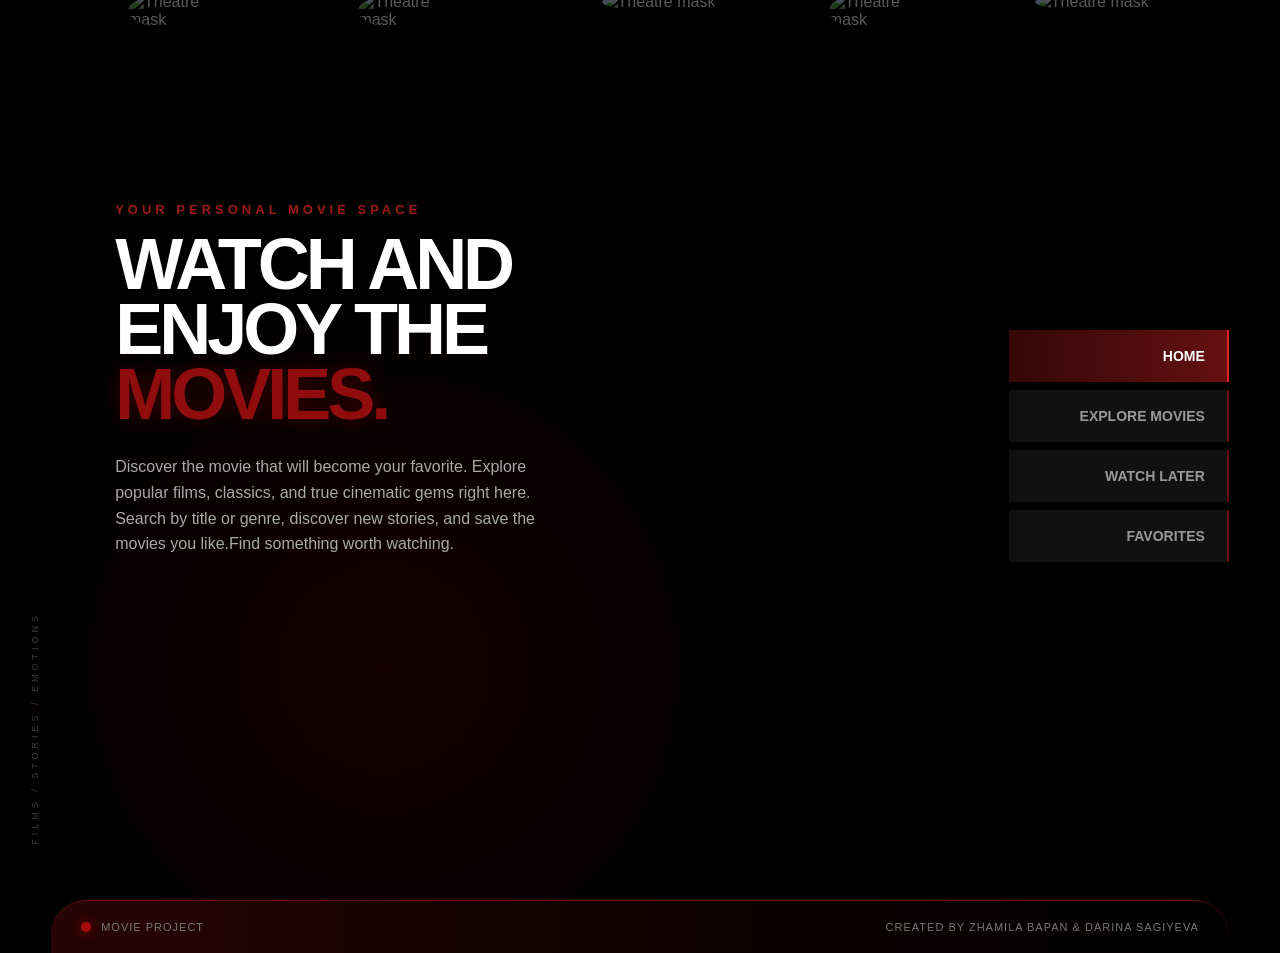
==== index.html @ fb786a7e "First commit" ====
<!-- ------------------------
     HOME PAGE
     Zhamila
------------------------- -->

<!DOCTYPE html>
<html lang="en">

<head>
    <meta charset="UTF-8">
    <meta name="viewport" content="width=device-width, initial-scale=1.0">

    <title>Home | Movie Website</title>

    <link rel="stylesheet" href="css/style.css">
</head>

<body class="home-page">

    <main class="home">

        <!-- MASKS -->

        <img src="images/mask1.png" class="mask mask1" alt="Theatre mask">
        <img src="images/mask2.png" class="mask mask2" alt="Theatre mask">
        <img src="images/mask3.png" class="mask mask3" alt="Theatre mask">
        <img src="images/mask4.png" class="mask mask4" alt="Theatre mask">
        <img src="images/mask5.png" class="mask mask5" alt="Theatre mask">


        <!-- HERO -->

        <section class="hero">

            <p class="hero-small">YOUR PERSONAL MOVIE SPACE</p>

            <h1>
                WATCH AND<br>
                ENJOY THE<br>
                <span>MOVIES.</span>
            </h1>

            <p class="hero-description">
                Discover the movie that will become your favorite. Explore popular films, classics, 
                and true cinematic gems right here. Search by title or genre, discover new stories, 
                and save the movies you like.Find something worth watching.
            </p>

        </section>


        <!-- MENU -->

        <nav class="side-menu">

            <a href="index.html" class="active">
                HOME
            </a>

            <a href="catalog.html">
                EXPLORE MOVIES
            </a>

            <a href="watch-later.html">
                WATCH LATER
            </a>

            <a href="favorites.html">
                FAVORITES
            </a>

        </nav>


        <!-- мини текст шетте -->

        <div class="side-text">
            FILMS / STORIES / EMOTIONS
        </div>

    </main>


    <!-- FOOTER -->

    <footer class="site-footer">

        <div class="footer-left">
            <span class="footer-dot"></span>
            <p>MOVIE PROJECT</p>
        </div>

        <p class="footer-right">
            CREATED BY ZHAMILA BAPAN & DARINA SAGIYEVA
        </p>

    </footer>


</body>

</html>
---- css/style.css ----
/* 
   GLOBAL
*/

* {
    box-sizing: border-box;
}

body {
    margin: 0;
    background-color: black;
    font-family: Arial, sans-serif;
    color: white;
}

a {
    text-decoration: none;
    color: white;
}


/* 
   HOME PAGE
*/

.home-page {
    background:
        radial-gradient(
            circle at 30% 70%,
            rgba(120, 0, 0, 0.18),
            transparent 35%
        ),
        black;

    overflow-x: hidden;
}


/* 
   HOME
*/

.home {
    position: relative;

    width: 100%;
    min-height: 100vh;

    overflow: hidden;
}


/* 
   MASKS
*/

.mask {
    position: absolute;

    opacity: 0.35;

    cursor: pointer;

    transition:
        opacity 0.5s ease,
        transform 0.5s ease;

    z-index: 2;
}


.mask:hover {
    opacity: 1;

    transform: translateY(10px) scale(1.04);

    filter:
        drop-shadow(0 0 8px rgba(255,255,255,0.4))
        drop-shadow(0 0 18px rgba(150,0,0,0.5));
}


/* 
   MASK POSITIONS
*/

.mask1 {
    top: -7px;
    left: 10%;
    width: 100px;

    border-radius: 50%;
}

.mask2 {
    top: -7px;
    right: 29%;
    width: 80px;

    border-radius: 50%;
}

.mask3 {
    top: -7px;
    left: 47%;
    width: 120px;

    border-radius: 50%;
}

.mask4 {
    top: -7px;
    left: 28%;
    width: 100px;

    border-radius: 50%;
}

.mask5 {
    top: -7px;
    right: 9%;
    width: 130px;

    border-radius: 50%;
}


/* 
   HERO
*/

.hero {
    position: absolute;

    left: 9%;
    top: 43%;

    transform: translateY(-50%);

    width: 520px;

    z-index: 5;
}


/* мини текст устиинде */

.hero-small {
    margin: 0 0 15px;

    color: #9d1b1b;

    font-size: 13px;
    font-weight: bold;

    letter-spacing: 4px;
}


/* заголовок уотч*/

.hero h1 {
    margin: 0;

    font-size: 72px;
    line-height: 0.9;

    letter-spacing: -4px;

    font-weight: 800;
}


.hero h1 span {
    color: #910d0d;

    text-shadow:
        0 0 20px rgba(150, 0, 0, 0.4);
}


/* опис */

.hero-description {
    width: 440px;

    margin-top: 28px;

    color: #a9a9a9;

    font-size: 16px;
    line-height: 1.6;
}


/* 
   BUTTONS
*/

.hero-buttons {
    display: flex;

    gap: 14px;

    margin-top: 28px;
}


.main-button,
.second-button {
    padding: 13px 22px;

    font-size: 12px;
    font-weight: bold;

    letter-spacing: 1px;

    transition: 0.3s ease;
}


/* red button */

.main-button {
    background-color: #8d0c0c;

    border: 1px solid #8d0c0c;
}


.main-button:hover {
    background-color: #c21414;

    box-shadow:
        0 0 25px rgba(180, 0, 0, 0.4);
}


/* dark button */

.second-button {
    border: 1px solid #444;

    background-color: rgba(15, 15, 15, 0.7);
}


.second-button:hover {
    border-color: #8d0c0c;

    color: #d32a2a;
}


/* 
   SIDE MENU
*/

.side-menu {
    position: absolute;

    right: 4%;
    top: 50%;

    transform: translateY(-50%);

    width: 220px;

    display: flex;
    flex-direction: column;

    z-index: 10;
}


.side-menu a {
    position: relative;

    padding: 18px 22px;

    margin-bottom: 8px;

    background-color: rgba(20, 20, 20, 0.85);

    text-align: right;

    color: #999;

    font-size: 14px;
    font-weight: bold;

    border-right: 2px solid #671010;

    transition: 0.35s ease;
}


.side-menu a:hover {
    padding-right: 30px;

    color: white;

    background-color: #2a0909;

    border-right-color: #d21818;
}


/* current page */

.side-menu .active {
    color: white;

    background:
        linear-gradient(
            90deg,
            #340707,
            #651010
        );

    border-right-color: #e12626;
}


/* 
   SMALL SIDE TEXT
*/

.side-text {
    position: absolute;

    left: 30px;
    bottom: 55px;

    writing-mode: vertical-rl;

    transform: rotate(180deg);

    color: #3f3f3f;

    font-size: 9px;

    letter-spacing: 4px;
}


/* 
   FOOTER
*/

footer {
    width: 92%;

    margin: 0 auto;

    padding: 20px 30px;

    display: flex;
    align-items: center;
    justify-content: space-between;

    background:
        linear-gradient(
            90deg,
            #280505,
            #100101 50%,
            #000000
        );

    border-top: 1px solid #671010;

    border-radius: 35px 35px 0 0;

    color: #777;

    font-size: 11px;

    letter-spacing: 1px;
}


.footer-left {
    display: flex;
    align-items: center;

    gap: 10px;
}


.footer-left p,
.footer-center,
.footer-right {
    margin: 0;
}


.footer-dot {
    width: 10px;
    height: 10px;

    background-color: #a50d0d;

    border-radius: 50%;

    box-shadow:
        0 0 12px rgba(180, 0, 0, 0.7);
}


.footer-center {
    color: #555;
}


.footer-right {
    color: #777;
}


/*
   FAVORITES PAGE
*/


.favorites-page {
    margin: 0;
    background-color: #050000;
    color: white;
    font-family: Arial, sans-serif;
}



/*
   HEADER
*/

.favorites-header {
    height: 70px;

    display: flex;
    align-items: center;
    justify-content: space-between;

    padding: 0 45px;

    background-color: #080000;

    border-bottom: 1px solid #350008;
}


.favorites-logo {
    color: #f20b38;

    font-size: 22px;
    font-weight: bold;
}


.favorites-nav {
    display: flex;
    gap: 38px;
}


.favorites-nav a {
    color: #999;

    text-decoration: none;

    font-size: 15px;
    font-weight: bold;

    transition: 0.3s;
}


.favorites-nav a:hover {
    color: white;
}


.favorites-nav .active {
    color: white;
}


.favorites-login {
    border: none;

    background-color: #e50932;

    color: white;

    padding: 9px 25px;

    border-radius: 20px;

    font-size: 12px;
    font-weight: bold;

    cursor: pointer;
}



/*
   MAIN
*/

.favorites-container {
    width: 77%;

    max-width: 1200px;

    margin: 50px auto;
}


.favorites-title {
    color: #f20b38;

    font-size: 27px;

    margin-bottom: 45px;
}


.favorites-section-title {
    font-size: 18px;

    margin-bottom: 20px;
}



/*
   TABLE
*/

.favorites-table {
    width: 100%;

    border-collapse: collapse;

    margin-bottom: 45px;
}


.favorites-table thead {
    background-color: #260006;
}


.favorites-table th {
    color: #f20b38;

    text-align: left;

    padding: 15px;

    font-size: 14px;
}


.favorites-table td {
    padding: 15px;

    border-bottom: 1px solid #360008;

    font-size: 14px;
}



/*
   ABOUT DEVELOPER
*/

.favorites-about {
    border: 1px solid #e50932;

    border-radius: 10px;

    padding: 25px;

    margin-top: 40px;
    margin-bottom: 45px;

    background-color: #130002;
}


.favorites-about h2 {
    margin-top: 0;

    color: #f20b38;

    font-size: 19px;
}


.favorites-about p {
    margin-bottom: 0;

    line-height: 1.5;

    font-size: 14px;
}



/*
   FORM
*/

.favorites-form-box {
    padding: 28px;

    margin-bottom: 50px;

    border: 1px solid #310008;

    border-radius: 10px;

    background-color: #130002;
}


.favorites-form-box h2 {
    color: #f20b38;

    margin-top: 0;
    margin-bottom: 28px;

    font-size: 19px;
}


.favorites-form-box form {
    display: flex;
    flex-direction: column;
}


.favorites-form-box label {
    margin-top: 12px;
    margin-bottom: 7px;

    font-size: 14px;
}


.favorites-form-box input[type="text"],
.favorites-form-box input[type="email"],
.favorites-form-box select,
.favorites-form-box textarea {

    width: 100%;

    box-sizing: border-box;

    padding: 11px;

    background-color: #080000;

    color: white;

    border: 1px solid #3b0009;

    border-radius: 5px;

    font-family: Arial, sans-serif;
}


.favorites-form-box input[type="color"] {
    width: 48px;
    height: 28px;

    padding: 0;

    background-color: transparent;

    border: none;
}


.favorites-form-box textarea {
    resize: vertical;
}


.favorites-submit {
    width: 100%;

    margin-top: 18px;

    padding: 12px;

    border: none;

    border-radius: 5px;

    background-color: #ed0b38;

    color: white;

    font-weight: bold;

    cursor: pointer;
}


.favorites-submit:hover {
    background-color: #ff1748;
}



/*
   FOOTER
*/

.favorites-footer {
    width: 77%;

    max-width: 1200px;

    margin: 0 auto;

    box-sizing: border-box;

    padding: 30px;

    background-color: #190003;

    border-top: 1px solid #e50932;

    border-radius: 12px 12px 0 0;

    color: #888;

    font-size: 12px;

    letter-spacing: 1px;
}



/*
   SMALL SCREEN
*/

@media (max-width: 800px) {

    .favorites-header {
        padding: 0 20px;
    }

    .favorites-nav {
        gap: 15px;
    }

    .favorites-container {
        width: 90%;
    }

    .favorites-footer {
        width: 90%;
    }

}

/* 
   GLOBAL
*/

body {
    margin: 0;
    font-family: Arial, sans-serif;
    background-color: #0a0102;
    color: white;
}

.container {
    max-width: 1100px;
    margin: auto;
    padding: 30px;
}


/* 
   HEADER
*/

#main-header {
    display: flex;
    justify-content: space-between;
    align-items: center;

    padding: 15px 40px;

    background-color: #0d0002;
    border-bottom: 1px solid #2a0005;
}

.logo {
    color: #e5092f;
    font-size: 20px;
    font-weight: bold;
}

.nav-menu a {
    color: #999;
    text-decoration: none;

    margin: 0 15px;

    font-size: 14px;
    font-weight: bold;
}

.nav-menu a:hover,
.nav-menu a.active {
    color: white;
}

.btn-pill {
    background-color: #e5092f;
    color: white;

    border: none;
    border-radius: 20px;

    padding: 7px 20px;
}


/* 
   GENRES
*/

.genre-tags {
    display: flex;
    justify-content: center;

    gap: 30px;

    margin: 30px 0;

    color: #888;

    font-size: 13px;
    font-weight: bold;
}

.active-tag {
    background-color: #e5092f;
    color: white;

    padding: 5px 15px;

    border-radius: 20px;
}


/* 
   MOVIE GRID
*/

.movie-grid {
    display: grid;

    /* кино афишы */
    grid-template-columns: repeat(6, 1fr);

    gap: 15px;

    margin-bottom: 50px;
}


/* 
   MOVIE CARD
*/

.movie-card {
    position: relative;

    background-color: #140204;

    border: 1px solid #700015;
    border-radius: 8px;

    padding: 7px;

    text-align: center;

    transition: 0.3s;
}


/* красное свечение курсормен */

.movie-card:hover {
    border-color: #e5092f;

    box-shadow: 0 0 12px #e5092f;
}


/* 
   MOVIE POSTER
*/

.movie-card img {
    width: 100%;

    /* вытянутый прямоугольник */
    height: 220px;

    object-fit: cover;

    border-radius: 5px;
}


/* 
   MOVIE TEXT
*/

.movie-card h3 {
    margin: 8px 0 3px;

    font-size: 14px;
}

.movie-card p {
    margin: 0 0 5px;

    color: #888;

    font-size: 12px;
}


/* 
   HEART + WATCH LATER
*/

.movie-buttons {
    position: absolute;

    top: 95px;
    left: 50%;

    transform: translateX(-50%);

    display: none;

    gap: 10px;
}


/* кнопки появляются только при наведении */

.movie-card:hover .movie-buttons {
    display: flex;
}


.movie-buttons button {
    width: 38px;
    height: 38px;

    background-color: #0a0102;

    color: white;

    border: 1px solid #e5092f;
    border-radius: 50%;

    font-size: 19px;

    cursor: pointer;
}


.movie-buttons button:hover {
    background-color: #e5092f;
}


/* 
   TITLES
*/

.page-title {
    color: #e5092f;

    font-size: 24px;
}

.section-title {
    font-size: 16px;

    margin-top: 30px;
    margin-bottom: 20px;
}


/* 
   TABLE
*/

.data-table {
    width: 100%;

    border-collapse: collapse;

    margin-bottom: 40px;
}

.data-table th {
    background-color: #210207;

    color: #e5092f;
}

.data-table th,
.data-table td {
    padding: 13px;

    text-align: left;

    border-bottom: 1px solid #2a0005;

    font-size: 14px;
}


/* 
   LISTS
*/

.lists-box {
    display: flex;

    gap: 30px;

    margin-bottom: 40px;
}

.list-column {
    width: 50%;

    background-color: #120103;

    border: 1px solid #2a0005;
    border-radius: 8px;

    padding: 20px;
}

.list-column h2 {
    color: #e5092f;

    font-size: 17px;
}

.list-column li {
    margin-bottom: 7px;
}


/* 
   ABOUT
*/

.author-section {
    display: flex;
    align-items: center;

    gap: 20px;

    padding: 20px;

    margin-bottom: 40px;

    background-color: #140204;

    border: 1px solid #e5092f;
    border-radius: 10px;
}

.author-section h2 {
    color: #e5092f;

    font-size: 18px;
}

.author-section p {
    font-size: 14px;
}

.profile-img {
    width: 100px;
    height: 100px;

    object-fit: cover;

    border-radius: 50%;
}


/* 
   FORM
*/

.form-box {
    background-color: #120103;

    padding: 25px;

    margin-bottom: 40px;

    border: 1px solid #2a0005;
    border-radius: 8px;
}

.form-box h2 {
    color: #e5092f;

    font-size: 18px;
}

#contact-form {
    display: flex;
    flex-direction: column;
}

#contact-form label {
    margin-top: 10px;
    margin-bottom: 5px;

    font-size: 14px;
}

#contact-form input,
#contact-form select,
#contact-form textarea {
    padding: 10px;

    background-color: #0a0102;

    color: white;

    border: 1px solid #2a0005;
    border-radius: 5px;
}

#contact-form input:focus,
#contact-form textarea:focus {
    border-color: #e5092f;

    outline: none;
}

.btn-submit {
    margin-top: 15px;

    padding: 10px;

    background-color: #e5092f;

    color: white;

    border: none;
    border-radius: 5px;
}

/* 
   MASK FOR Cat/Fav/Watch
*/

.page-mask {
    position: fixed;

    top: 55px;
    left: 20px;

    width: 90px;

    opacity: 0.4;
}


/* 
   FOOTER FOR ALL PAGES
*/

.site-footer {
    width: 92%;
    margin: 0 auto;

    padding: 20px 30px;

    display: flex;
    align-items: center;
    justify-content: space-between;

    background: linear-gradient(
        90deg,
        #280505,
        #100101 50%,
        #000000
    );

    border-top: 1px solid #671010;
    border-radius: 35px 35px 0 0;

    color: #777;

    font-size: 11px;
    letter-spacing: 1px;
}

.site-footer .footer-left {
    display: flex;
    align-items: center;
    gap: 10px;
}

.site-footer .footer-left p,
.site-footer .footer-right {
    margin: 0;
}

.site-footer .footer-dot {
    width: 10px;
    height: 10px;

    background-color: #a50d0d;

    border-radius: 50%;

    box-shadow: 0 0 12px rgba(180, 0, 0, 0.7);
}

.site-footer .footer-right {
    color: #777;
}
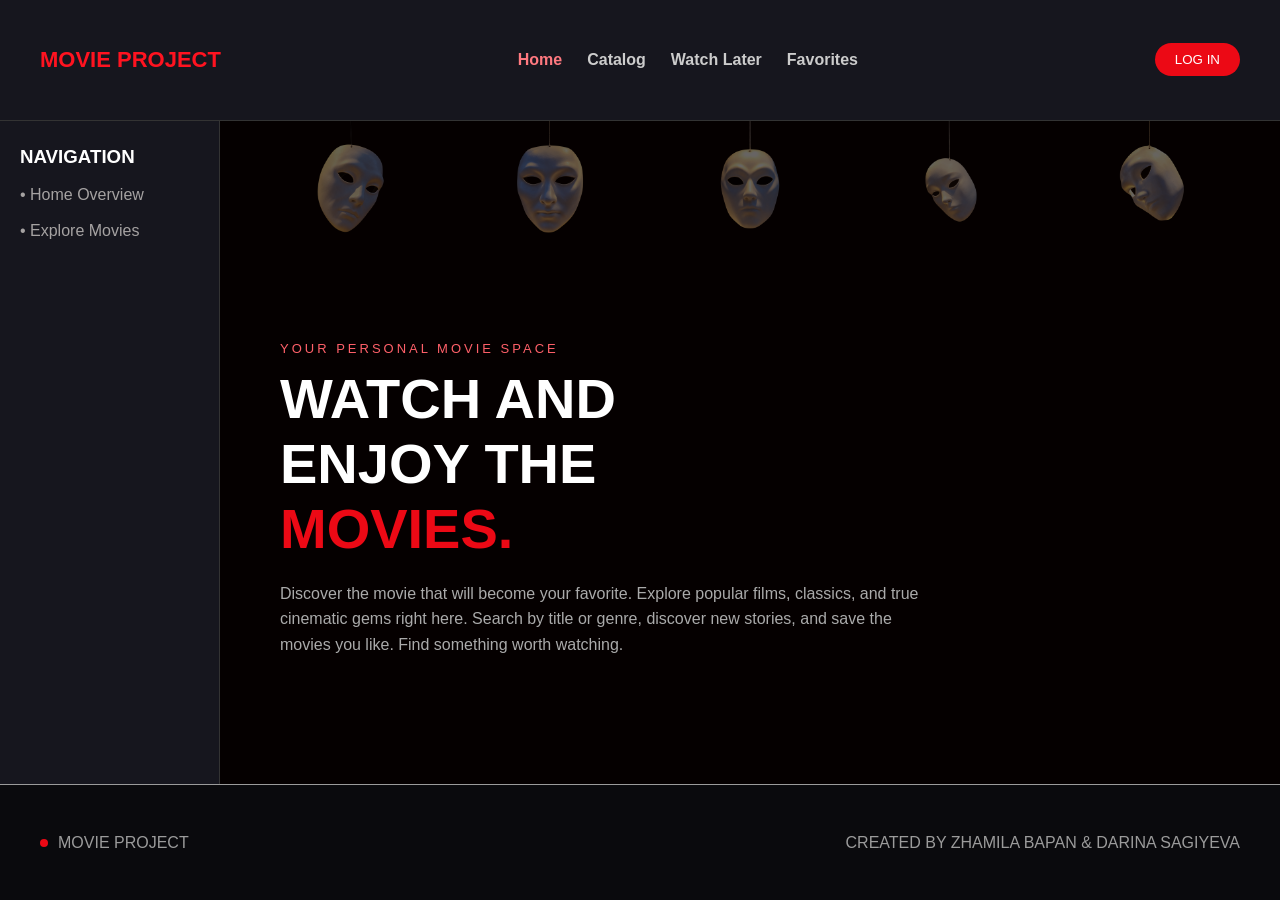
==== commit 1779a110: "Update website for Assignment 2" ====
--- a/index.html
+++ b/index.html
@@ -1,102 +1,70 @@
-<!-- ------------------------
-     HOME PAGE
-     Zhamila
-------------------------- -->
-
 <!DOCTYPE html>
 <html lang="en">
-
 <head>
     <meta charset="UTF-8">
     <meta name="viewport" content="width=device-width, initial-scale=1.0">
-
-    <title>Home | Movie Website</title>
-
+    <title>Home | MOVIE PROJECT</title>
     <link rel="stylesheet" href="css/style.css">
 </head>
+<body class="home-page">
+    <div class="grid-container">
+        <!-- HEADER (FLEXBOX - TASK 1) -->
+        <header id="main-header">
+            <div class="logo">MOVIE PROJECT</div>
+            <nav class="nav-menu">
+                <a href="index.html" class="active">Home</a>
+                <a href="catalog.html">Catalog</a>
+                <a href="watch-later.html">Watch Later</a>
+                <a href="favorites.html">Favorites</a>
+            </nav>
+            <div class="user-action">
+                <button class="btn-pill" type="button">LOG IN</button>
+            </div>
+        </header>
 
-<body class="home-page">
+        <!-- SIDEBAR (GRID AREA - TASK 3) -->
+        <aside class="site-sidebar">
+            <h3>NAVIGATION</h3>
+            <br>
+            <p><a href="index.html" style="color: #a5a2a2; text-decoration: none;">• Home Overview</a></p><br>
+            <p><a href="catalog.html" style="color: #a5a2a2; text-decoration: none;">• Explore Movies</a></p>
+        </aside>
 
-    <main class="home">
+        <!-- MAIN CONTENT (GRID AREA - TASK 3) -->
+        <main class="home-container">
+            <!-- МАСКИ буууу страшшнаа-->
+            <div class="masks-container">
+                <img src="images/mask1.png" class="mask" alt="Theatre mask 1">
+                <img src="images/mask2.png" class="mask" alt="Theatre mask 2">
+                <img src="images/mask3.png" class="mask" alt="Theatre mask 3">
+                <img src="images/mask4.png" class="mask" alt="Theatre mask 4">
+                <img src="images/mask5.png" class="mask" alt="Theatre mask 5">
+            </div>
 
-        <!-- MASKS -->
+            <!-- HERO SECTION -->
+            <section class="hero-content">
+                <p class="hero-subtitle">YOUR PERSONAL MOVIE SPACE</p>
+                <h1 class="hero-title">
+                    WATCH AND<br>
+                    ENJOY THE<br>
+                    <span class="highlight">MOVIES.</span>
+                </h1>
+                <p class="hero-description">
+                    Discover the movie that will become your favorite. Explore popular films, classics, 
+                    and true cinematic gems right here. Search by title or genre, discover new stories, 
+                    and save the movies you like. Find something worth watching.
+                </p>
+            </section>
+        </main>
 
-        <img src="images/mask1.png" class="mask mask1" alt="Theatre mask">
-        <img src="images/mask2.png" class="mask mask2" alt="Theatre mask">
-        <img src="images/mask3.png" class="mask mask3" alt="Theatre mask">
-        <img src="images/mask4.png" class="mask mask4" alt="Theatre mask">
-        <img src="images/mask5.png" class="mask mask5" alt="Theatre mask">
-
-
-        <!-- HERO -->
-
-        <section class="hero">
-
-            <p class="hero-small">YOUR PERSONAL MOVIE SPACE</p>
-
-            <h1>
-                WATCH AND<br>
-                ENJOY THE<br>
-                <span>MOVIES.</span>
-            </h1>
-
-            <p class="hero-description">
-                Discover the movie that will become your favorite. Explore popular films, classics, 
-                and true cinematic gems right here. Search by title or genre, discover new stories, 
-                and save the movies you like.Find something worth watching.
-            </p>
-
-        </section>
-
-
-        <!-- MENU -->
-
-        <nav class="side-menu">
-
-            <a href="index.html" class="active">
-                HOME
-            </a>
-
-            <a href="catalog.html">
-                EXPLORE MOVIES
-            </a>
-
-            <a href="watch-later.html">
-                WATCH LATER
-            </a>
-
-            <a href="favorites.html">
-                FAVORITES
-            </a>
-
-        </nav>
-
-
-        <!-- мини текст шетте -->
-
-        <div class="side-text">
-            FILMS / STORIES / EMOTIONS
-        </div>
-
-    </main>
-
-
-    <!-- FOOTER -->
-
-    <footer class="site-footer">
-
-        <div class="footer-left">
-            <span class="footer-dot"></span>
-            <p>MOVIE PROJECT</p>
-        </div>
-
-        <p class="footer-right">
-            CREATED BY ZHAMILA BAPAN & DARINA SAGIYEVA
-        </p>
-
-    </footer>
-
-
+        <!-- FOOTER (GRID AREA - TASK 3) -->
+        <footer class="site-footer">
+            <div class="footer-left">
+                <span class="footer-dot"></span>
+                <p>MOVIE PROJECT</p>
+            </div>
+            <p class="footer-right">CREATED BY ZHAMILA BAPAN & DARINA SAGIYEVA</p>
+        </footer>
+    </div>
 </body>
-
 </html>
--- a/css/style.css
+++ b/css/style.css
@@ -1,1254 +1,613 @@
-/* 
-   GLOBAL
-*/
-
 * {
+    margin: 0;
+    padding: 0;
     box-sizing: border-box;
 }
 
 body {
-    margin: 0;
-    background-color: black;
     font-family: Arial, sans-serif;
+    background-color: #0f0f14;
     color: white;
 }
 
 a {
+    color: white;
     text-decoration: none;
+}
+
+
+/* 
+   GRID
+ */
+
+.grid-container {
+    min-height: 100vh;
+
+    display: grid;
+
+    grid-template-columns: 220px 1fr;
+
+    grid-template-areas:
+        "header header"
+        "sidebar main"
+        "footer footer";
+}
+
+#main-header,
+.navbar {
+    grid-area: header;
+}
+
+.site-sidebar {
+    grid-area: sidebar;
+}
+
+.container,
+.favorites-container,
+.home-container {
+    grid-area: main;
+}
+
+.site-footer {
+    grid-area: footer;
+}
+
+
+/* 
+   ХЕАДЕР
+ */
+
+#main-header,
+.navbar {
+    display: flex;
+    justify-content: space-between;
+    align-items: center;
+
+    background-color: #16161e;
+
+    padding: 15px 40px;
+
+    border-bottom: 1px solid #333;
+}
+
+.logo {
+    color: #ff1320;
+    font-size: 22px;
+    font-weight: bold;
+}
+
+.nav-menu,
+.nav-links {
+    display: flex;
+    gap: 25px;
+}
+
+.nav-menu a,
+.nav-links a {
+    color: #ccc;
+    font-weight: bold;
+}
+
+.nav-menu a:hover,
+.nav-links a:hover,
+.nav-menu .active,
+.nav-links .active {
+    color: #ff7980;
+}
+
+.user-action {
+    display: flex;
+    align-items: center;
+    gap: 10px;
+}
+
+.header-mask {
+    width: 30px;
+}
+
+.btn-pill,
+.login-btn {
+    background-color: #ec0915;
     color: white;
-}
-
-
-/* 
-   HOME PAGE
-*/
+
+    border: none;
+
+    padding: 9px 20px;
+
+    border-radius: 20px;
+
+    cursor: pointer;
+}
+
+
+/* 
+   SIDEBAR
+ */
+
+.site-sidebar {
+    background-color: #16161e;
+
+    padding: 25px 20px;
+
+    border-right: 1px solid #333;
+}
+
+
+/* 
+   MAIN
+ */
+
+.container,
+.favorites-container,
+.home-container {
+    padding: 30px;
+}
+
+
+/* 
+   HOME пэйдж
+ */
 
 .home-page {
-    background:
-        radial-gradient(
-            circle at 30% 70%,
-            rgba(120, 0, 0, 0.18),
-            transparent 35%
-        ),
-        black;
-
-    overflow-x: hidden;
-}
-
-
-/* 
-   HOME
-*/
-
-.home {
-    position: relative;
-
-    width: 100%;
-    min-height: 100vh;
-
-    overflow: hidden;
-}
-
-
-/* 
-   MASKS
-*/
+    background-color: #050000;
+}
+
+.masks-container {
+    display: flex;
+    justify-content: space-around;
+    align-items: center;
+
+    margin-top: -30px;
+    margin-bottom: 100px;
+
+
+}
 
 .mask {
-    position: absolute;
-
-    opacity: 0.35;
-
-    cursor: pointer;
-
-    transition:
-        opacity 0.5s ease,
-        transform 0.5s ease;
-
-    z-index: 2;
-}
-
+    width: 90px;
+    opacity: 0.4;
+}
 
 .mask:hover {
     opacity: 1;
-
-    transform: translateY(10px) scale(1.04);
-
-    filter:
-        drop-shadow(0 0 8px rgba(255,255,255,0.4))
-        drop-shadow(0 0 18px rgba(150,0,0,0.5));
-}
-
-
-/* 
-   MASK POSITIONS
-*/
-
-.mask1 {
-    top: -7px;
-    left: 10%;
-    width: 100px;
-
-    border-radius: 50%;
-}
-
-.mask2 {
-    top: -7px;
-    right: 29%;
-    width: 80px;
-
-    border-radius: 50%;
-}
-
-.mask3 {
-    top: -7px;
-    left: 47%;
-    width: 120px;
-
-    border-radius: 50%;
-}
-
-.mask4 {
-    top: -7px;
-    left: 28%;
-    width: 100px;
-
-    border-radius: 50%;
-}
-
-.mask5 {
-    top: -7px;
-    right: 9%;
-    width: 130px;
-
-    border-radius: 50%;
-}
-
-
-/* 
-   HERO
-*/
-
-.hero {
+}
+
+.hero-content {
+    max-width: 650px;
+
+    margin-bottom: 40px;
+    margin-left: 30px;
+}
+
+.hero-subtitle {
+    color: #ff6069;
+
+    font-size: 13px;
+
+    letter-spacing: 3px;
+
+    margin-bottom: 10px;
+}
+
+.hero-title {
+    font-size: 56px;
+
+    margin-bottom: 20px;
+}
+
+.highlight {
+    color: #ec0915;
+}
+
+.hero-description {
+    color: #aaa;
+
+    line-height: 1.6;
+}
+
+
+/* 
+   TITLдер
+ */
+
+.catalog-section {
+    margin-bottom: 40px;
+}
+
+.section-title,
+.favorites-section-title {
+    color: #f80916;
+
+    font-size: 20px;
+
+    margin-bottom: 20px;
+}
+
+
+/* 
+   GENRE TAGS
+ */
+
+.genre-tags {
+    display: flex;
+    flex-wrap: wrap;
+
+    gap: 10px;
+
+    margin-bottom: 25px;
+}
+
+.tag {
+    color: #aaa;
+
+    padding: 6px 12px;
+
+    border-radius: 15px;
+
+    cursor: pointer;
+}
+
+.tag:hover,
+.active-tag {
+    background-color: #ec0915;
+    color: white;
+}
+
+
+/* 
+   MOVIE CARDS
+ */
+
+.cards-flex-container {
+    display: flex;
+    flex-wrap: wrap;
+
+    gap: 20px;
+}
+
+.movie-card {
+    width: 200px;
+
+    background-color: #1c1c24;
+
+    border: 1px solid #333;
+    border-radius: 10px;
+
+    padding: 15px;
+}
+
+.movie-card:hover {
+    transform: translateY(-5px);
+}
+
+.movie-card img {
+    width: 100%;
+    height: 250px;
+
+    object-fit: cover;
+
+    border-radius: 8px;
+}
+
+.movie-card h3 {
+    font-size: 16px;
+
+    margin-top: 10px;
+}
+
+.movie-card p {
+    color: #888;
+
+    font-size: 13px;
+
+    margin-top: 5px;
+}
+
+.movie-buttons {
+    display: flex;
+
+    gap: 10px;
+
+    margin-top: 15px;
+}
+
+.movie-buttons button {
+    background-color: #2a2a35;
+    color: white;
+
+    border: none;
+
+    padding: 8px;
+
+    flex: 1;
+
+    cursor: pointer;
+}
+
+.movie-buttons button:hover {
+    background-color: #ec0915;
+}
+
+
+/* 
+   ГАЛЛЕРИ
+ */
+
+.gallery-section {
+    margin: 40px 0;
+}
+
+.image-gallery {
+    display: grid;
+
+    grid-template-columns: repeat(3, 1fr);
+
+    gap: 20px;
+
+    margin-top: 20px;
+}
+
+.gallery-item {
+    position: relative;
+
+    height: 200px;
+
+    overflow: hidden;
+
+    border-radius: 8px;
+}
+
+.gallery-item img {
+    width: 100%;
+    height: 100%;
+
+    object-fit: cover;
+}
+
+.gallery-overlay {
     position: absolute;
 
-    left: 9%;
-    top: 43%;
-
-    transform: translateY(-50%);
-
-    width: 520px;
-
-    z-index: 5;
-}
-
-
-/* мини текст устиинде */
-
-.hero-small {
-    margin: 0 0 15px;
-
-    color: #9d1b1b;
-
-    font-size: 13px;
-    font-weight: bold;
-
-    letter-spacing: 4px;
-}
-
-
-/* заголовок уотч*/
-
-.hero h1 {
-    margin: 0;
-
-    font-size: 72px;
-    line-height: 0.9;
-
-    letter-spacing: -4px;
-
-    font-weight: 800;
-}
-
-
-.hero h1 span {
-    color: #910d0d;
-
-    text-shadow:
-        0 0 20px rgba(150, 0, 0, 0.4);
-}
-
-
-/* опис */
-
-.hero-description {
-    width: 440px;
-
-    margin-top: 28px;
-
-    color: #a9a9a9;
-
-    font-size: 16px;
-    line-height: 1.6;
-}
-
-
-/* 
-   BUTTONS
-*/
-
-.hero-buttons {
-    display: flex;
-
-    gap: 14px;
-
-    margin-top: 28px;
-}
-
-
-.main-button,
-.second-button {
-    padding: 13px 22px;
-
-    font-size: 12px;
-    font-weight: bold;
-
-    letter-spacing: 1px;
-
-    transition: 0.3s ease;
-}
-
-
-/* red button */
-
-.main-button {
-    background-color: #8d0c0c;
-
-    border: 1px solid #8d0c0c;
-}
-
-
-.main-button:hover {
-    background-color: #c21414;
-
-    box-shadow:
-        0 0 25px rgba(180, 0, 0, 0.4);
-}
-
-
-/* dark button */
-
-.second-button {
-    border: 1px solid #444;
-
-    background-color: rgba(15, 15, 15, 0.7);
-}
-
-
-.second-button:hover {
-    border-color: #8d0c0c;
-
-    color: #d32a2a;
-}
-
-
-/* 
-   SIDE MENU
-*/
-
-.side-menu {
-    position: absolute;
-
-    right: 4%;
-    top: 50%;
-
-    transform: translateY(-50%);
-
-    width: 220px;
-
-    display: flex;
-    flex-direction: column;
-
-    z-index: 10;
-}
-
-
-.side-menu a {
-    position: relative;
-
-    padding: 18px 22px;
-
-    margin-bottom: 8px;
-
-    background-color: rgba(20, 20, 20, 0.85);
-
-    text-align: right;
-
-    color: #999;
-
-    font-size: 14px;
-    font-weight: bold;
-
-    border-right: 2px solid #671010;
-
-    transition: 0.35s ease;
-}
-
-
-.side-menu a:hover {
-    padding-right: 30px;
-
-    color: white;
-
-    background-color: #2a0909;
-
-    border-right-color: #d21818;
-}
-
-
-/* current page */
-
-.side-menu .active {
-    color: white;
-
-    background:
-        linear-gradient(
-            90deg,
-            #340707,
-            #651010
-        );
-
-    border-right-color: #e12626;
-}
-
-
-/* 
-   SMALL SIDE TEXT
-*/
-
-.side-text {
-    position: absolute;
-
-    left: 30px;
-    bottom: 55px;
-
-    writing-mode: vertical-rl;
-
-    transform: rotate(180deg);
-
-    color: #3f3f3f;
-
-    font-size: 9px;
-
-    letter-spacing: 4px;
-}
-
-
-/* 
-   FOOTER
-*/
-
-footer {
-    width: 92%;
-
-    margin: 0 auto;
-
-    padding: 20px 30px;
-
-    display: flex;
-    align-items: center;
-    justify-content: space-between;
-
-    background:
-        linear-gradient(
-            90deg,
-            #280505,
-            #100101 50%,
-            #000000
-        );
-
-    border-top: 1px solid #671010;
-
-    border-radius: 35px 35px 0 0;
-
-    color: #777;
-
-    font-size: 11px;
-
-    letter-spacing: 1px;
-}
-
-
-.footer-left {
-    display: flex;
-    align-items: center;
-
-    gap: 10px;
-}
-
-
-.footer-left p,
-.footer-center,
-.footer-right {
-    margin: 0;
-}
-
-
-.footer-dot {
-    width: 10px;
-    height: 10px;
-
-    background-color: #a50d0d;
-
-    border-radius: 50%;
-
-    box-shadow:
-        0 0 12px rgba(180, 0, 0, 0.7);
-}
-
-
-.footer-center {
-    color: #555;
-}
-
-
-.footer-right {
-    color: #777;
-}
-
-
-/*
-   FAVORITES PAGE
-*/
-
-
-.favorites-page {
-    margin: 0;
-    background-color: #050000;
-    color: white;
-    font-family: Arial, sans-serif;
-}
-
-
-
-/*
-   HEADER
-*/
-
-.favorites-header {
-    height: 70px;
-
-    display: flex;
-    align-items: center;
-    justify-content: space-between;
-
-    padding: 0 45px;
-
-    background-color: #080000;
-
-    border-bottom: 1px solid #350008;
-}
-
-
-.favorites-logo {
-    color: #f20b38;
-
-    font-size: 22px;
-    font-weight: bold;
-}
-
-
-.favorites-nav {
-    display: flex;
-    gap: 38px;
-}
-
-
-.favorites-nav a {
-    color: #999;
-
-    text-decoration: none;
-
-    font-size: 15px;
-    font-weight: bold;
-
-    transition: 0.3s;
-}
-
-
-.favorites-nav a:hover {
-    color: white;
-}
-
-
-.favorites-nav .active {
-    color: white;
-}
-
-
-.favorites-login {
-    border: none;
-
-    background-color: #e50932;
-
-    color: white;
-
-    padding: 9px 25px;
-
-    border-radius: 20px;
-
-    font-size: 12px;
-    font-weight: bold;
-
-    cursor: pointer;
-}
-
-
-
-/*
-   MAIN
-*/
-
-.favorites-container {
-    width: 77%;
-
-    max-width: 1200px;
-
-    margin: 50px auto;
-}
-
-
-.favorites-title {
-    color: #f20b38;
-
-    font-size: 27px;
-
-    margin-bottom: 45px;
-}
-
-
-.favorites-section-title {
-    font-size: 18px;
-
-    margin-bottom: 20px;
-}
-
-
-
-/*
-   TABLE
-*/
-
+    bottom: 0;
+
+    width: 100%;
+
+    background-color: #ec0915;
+
+    padding: 10px;
+
+    text-align: center;
+
+    display: none;
+}
+
+.gallery-item:hover .gallery-overlay {
+    display: block;
+}
+
+
+/* 
+   Табел
+ */
+
+.table-section {
+    margin: 40px 0;
+}
+
+.data-table,
 .favorites-table {
     width: 100%;
 
     border-collapse: collapse;
-
-    margin-bottom: 45px;
-}
-
-
-.favorites-table thead {
-    background-color: #260006;
-}
-
-
+}
+
+.data-table th,
 .favorites-table th {
-    color: #f20b38;
+    background-color: #16161e;
+
+    color: #ff7980;
+
+    padding: 12px;
 
     text-align: left;
-
-    padding: 15px;
-
-    font-size: 14px;
-}
-
-
+}
+
+.data-table td,
 .favorites-table td {
-    padding: 15px;
-
-    border-bottom: 1px solid #360008;
-
-    font-size: 14px;
-}
-
-
-
-/*
-   ABOUT DEVELOPER
-*/
-
+    padding: 12px;
+
+    border-bottom: 1px solid #333;
+
+    color: #ddd;
+}
+
+
+/* 
+   ABOUT
+ */
+
+.author-section,
 .favorites-about {
-    border: 1px solid #e50932;
+    background-color: #16161e;
+
+    padding: 20px;
+
+    margin: 30px 0;
+
+    border-left: 4px solid #ec0915;
+}
+
+.author-section h2,
+.favorites-about h2 {
+    color: #ff1320;
+
+    margin-bottom: 10px;
+}
+
+
+/* 
+   FORM
+ */
+
+.form-box,
+.favorites-form-box {
+    max-width: 600px;
+
+    background-color: #16161e;
+
+    padding: 25px;
+
+    margin-top: 30px;
+    margin-left: 200px;
 
     border-radius: 10px;
-
-    padding: 25px;
-
-    margin-top: 40px;
-    margin-bottom: 45px;
-
-    background-color: #130002;
-}
-
-
-.favorites-about h2 {
-    margin-top: 0;
-
-    color: #f20b38;
-
-    font-size: 19px;
-}
-
-
-.favorites-about p {
-    margin-bottom: 0;
-
-    line-height: 1.5;
-
-    font-size: 14px;
-}
-
-
-
-/*
-   FORM
-*/
-
-.favorites-form-box {
-    padding: 28px;
-
-    margin-bottom: 50px;
-
-    border: 1px solid #310008;
-
-    border-radius: 10px;
-
-    background-color: #130002;
-}
-
-
+}
+
+.form-box h2,
 .favorites-form-box h2 {
-    color: #f20b38;
-
-    margin-top: 0;
-    margin-bottom: 28px;
-
-    font-size: 19px;
-}
-
-
-.favorites-form-box form {
-    display: flex;
-    flex-direction: column;
-}
-
-
+    margin-bottom: 15px;
+}
+
+.form-box label,
 .favorites-form-box label {
-    margin-top: 12px;
-    margin-bottom: 7px;
-
-    font-size: 14px;
-}
-
-
-.favorites-form-box input[type="text"],
-.favorites-form-box input[type="email"],
+    display: block;
+
+    margin-top: 15px;
+    margin-bottom: 5px;
+}
+
+.form-box input,
+.form-box select,
+.form-box textarea,
+.favorites-form-box input,
 .favorites-form-box select,
 .favorites-form-box textarea {
-
     width: 100%;
 
-    box-sizing: border-box;
-
-    padding: 11px;
-
-    background-color: #080000;
-
+    padding: 10px;
+
+    background-color: #2a2a35;
     color: white;
 
-    border: 1px solid #3b0009;
+    border: 1px solid #444;
 
     border-radius: 5px;
-
-    font-family: Arial, sans-serif;
-}
-
-
+}
+
+.form-box input[type="color"],
 .favorites-form-box input[type="color"] {
-    width: 48px;
-    height: 28px;
+    width: 50px;
+    height: 35px;
 
     padding: 0;
-
-    background-color: transparent;
-
-    border: none;
-}
-
-
-.favorites-form-box textarea {
-    resize: vertical;
-}
-
-
+}
+
+.btn-submit,
 .favorites-submit {
     width: 100%;
 
-    margin-top: 18px;
+    margin-top: 20px;
 
     padding: 12px;
 
+    background-color: #e50914;
+    color: white;
+
     border: none;
 
-    border-radius: 5px;
-
-    background-color: #ed0b38;
-
-    color: white;
-
-    font-weight: bold;
-
     cursor: pointer;
 }
 
 
-.favorites-submit:hover {
-    background-color: #ff1748;
-}
-
-
-
-/*
-   FOOTER
-*/
-
-.favorites-footer {
-    width: 77%;
-
-    max-width: 1200px;
-
-    margin: 0 auto;
-
-    box-sizing: border-box;
-
-    padding: 30px;
-
-    background-color: #190003;
-
-    border-top: 1px solid #e50932;
-
-    border-radius: 12px 12px 0 0;
-
-    color: #888;
-
-    font-size: 12px;
-
-    letter-spacing: 1px;
-}
-
-
-
-/*
-   SMALL SCREEN
-*/
-
-@media (max-width: 800px) {
-
-    .favorites-header {
-        padding: 0 20px;
-    }
-
-    .favorites-nav {
-        gap: 15px;
-    }
-
-    .favorites-container {
-        width: 90%;
-    }
-
-    .favorites-footer {
-        width: 90%;
-    }
-
-}
-
-/* 
-   GLOBAL
-*/
-
-body {
-    margin: 0;
-    font-family: Arial, sans-serif;
-    background-color: #0a0102;
-    color: white;
-}
-
-.container {
-    max-width: 1100px;
-    margin: auto;
-    padding: 30px;
-}
-
-
-/* 
-   HEADER
-*/
-
-#main-header {
+/* 
+   ФУУТЕР
+ */
+
+.site-footer {
     display: flex;
     justify-content: space-between;
     align-items: center;
 
-    padding: 15px 40px;
-
-    background-color: #0d0002;
-    border-bottom: 1px solid #2a0005;
-}
-
-.logo {
-    color: #e5092f;
-    font-size: 20px;
-    font-weight: bold;
-}
-
-.nav-menu a {
-    color: #999;
-    text-decoration: none;
-
-    margin: 0 15px;
-
-    font-size: 14px;
-    font-weight: bold;
-}
-
-.nav-menu a:hover,
-.nav-menu a.active {
-    color: white;
-}
-
-.btn-pill {
-    background-color: #e5092f;
-    color: white;
-
-    border: none;
-    border-radius: 20px;
-
-    padding: 7px 20px;
-}
-
-
-/* 
-   GENRES
-*/
-
-.genre-tags {
-    display: flex;
-    justify-content: center;
-
-    gap: 30px;
-
-    margin: 30px 0;
-
-    color: #888;
-
-    font-size: 13px;
-    font-weight: bold;
-}
-
-.active-tag {
-    background-color: #e5092f;
-    color: white;
-
-    padding: 5px 15px;
-
-    border-radius: 20px;
-}
-
-
-/* 
-   MOVIE GRID
-*/
-
-.movie-grid {
-    display: grid;
-
-    /* кино афишы */
-    grid-template-columns: repeat(6, 1fr);
-
-    gap: 15px;
-
-    margin-bottom: 50px;
-}
-
-
-/* 
-   MOVIE CARD
-*/
-
-.movie-card {
-    position: relative;
-
-    background-color: #140204;
-
-    border: 1px solid #700015;
-    border-radius: 8px;
-
-    padding: 7px;
-
-    text-align: center;
-
-    transition: 0.3s;
-}
-
-
-/* красное свечение курсормен */
-
-.movie-card:hover {
-    border-color: #e5092f;
-
-    box-shadow: 0 0 12px #e5092f;
-}
-
-
-/* 
-   MOVIE POSTER
-*/
-
-.movie-card img {
-    width: 100%;
-
-    /* вытянутый прямоугольник */
-    height: 220px;
-
-    object-fit: cover;
-
-    border-radius: 5px;
-}
-
-
-/* 
-   MOVIE TEXT
-*/
-
-.movie-card h3 {
-    margin: 8px 0 3px;
-
-    font-size: 14px;
-}
-
-.movie-card p {
-    margin: 0 0 5px;
-
-    color: #888;
-
-    font-size: 12px;
-}
-
-
-/* 
-   HEART + WATCH LATER
-*/
-
-.movie-buttons {
-    position: absolute;
-
-    top: 95px;
-    left: 50%;
-
-    transform: translateX(-50%);
-
-    display: none;
+    background-color: #0a0a0d;
+
+    color: #9b9b9b;
+
+    padding: 20px 40px;
+
+    border-top: 1px solid #9b9b9b;
+}
+
+.footer-left {
+    display: flex;
+    align-items: center;
 
     gap: 10px;
 }
 
-
-/* кнопки появляются только при наведении */
-
-.movie-card:hover .movie-buttons {
-    display: flex;
-}
-
-
-.movie-buttons button {
-    width: 38px;
-    height: 38px;
-
-    background-color: #0a0102;
-
-    color: white;
-
-    border: 1px solid #e5092f;
+.footer-dot {
+    width: 8px;
+    height: 8px;
+
+    background-color: #ec0915;
+
     border-radius: 50%;
-
-    font-size: 19px;
-
-    cursor: pointer;
-}
-
-
-.movie-buttons button:hover {
-    background-color: #e5092f;
-}
-
-
-/* 
-   TITLES
-*/
-
-.page-title {
-    color: #e5092f;
-
-    font-size: 24px;
-}
-
-.section-title {
-    font-size: 16px;
-
-    margin-top: 30px;
-    margin-bottom: 20px;
-}
-
-
-/* 
-   TABLE
-*/
-
-.data-table {
-    width: 100%;
-
-    border-collapse: collapse;
-
-    margin-bottom: 40px;
-}
-
-.data-table th {
-    background-color: #210207;
-
-    color: #e5092f;
-}
-
-.data-table th,
-.data-table td {
-    padding: 13px;
-
-    text-align: left;
-
-    border-bottom: 1px solid #2a0005;
-
-    font-size: 14px;
-}
-
-
-/* 
-   LISTS
-*/
-
-.lists-box {
-    display: flex;
-
-    gap: 30px;
-
-    margin-bottom: 40px;
-}
-
-.list-column {
-    width: 50%;
-
-    background-color: #120103;
-
-    border: 1px solid #2a0005;
-    border-radius: 8px;
-
-    padding: 20px;
-}
-
-.list-column h2 {
-    color: #e5092f;
-
-    font-size: 17px;
-}
-
-.list-column li {
-    margin-bottom: 7px;
-}
-
-
-/* 
-   ABOUT
-*/
-
-.author-section {
-    display: flex;
-    align-items: center;
-
-    gap: 20px;
-
-    padding: 20px;
-
-    margin-bottom: 40px;
-
-    background-color: #140204;
-
-    border: 1px solid #e5092f;
-    border-radius: 10px;
-}
-
-.author-section h2 {
-    color: #e5092f;
-
-    font-size: 18px;
-}
-
-.author-section p {
-    font-size: 14px;
-}
-
-.profile-img {
-    width: 100px;
-    height: 100px;
-
-    object-fit: cover;
-
-    border-radius: 50%;
-}
-
-
-/* 
-   FORM
-*/
-
-.form-box {
-    background-color: #120103;
-
-    padding: 25px;
-
-    margin-bottom: 40px;
-
-    border: 1px solid #2a0005;
-    border-radius: 8px;
-}
-
-.form-box h2 {
-    color: #e5092f;
-
-    font-size: 18px;
-}
-
-#contact-form {
-    display: flex;
-    flex-direction: column;
-}
-
-#contact-form label {
-    margin-top: 10px;
-    margin-bottom: 5px;
-
-    font-size: 14px;
-}
-
-#contact-form input,
-#contact-form select,
-#contact-form textarea {
-    padding: 10px;
-
-    background-color: #0a0102;
-
-    color: white;
-
-    border: 1px solid #2a0005;
-    border-radius: 5px;
-}
-
-#contact-form input:focus,
-#contact-form textarea:focus {
-    border-color: #e5092f;
-
-    outline: none;
-}
-
-.btn-submit {
-    margin-top: 15px;
-
-    padding: 10px;
-
-    background-color: #e5092f;
-
-    color: white;
-
-    border: none;
-    border-radius: 5px;
-}
-
-/* 
-   MASK FOR Cat/Fav/Watch
-*/
-
-.page-mask {
-    position: fixed;
-
-    top: 55px;
-    left: 20px;
-
-    width: 90px;
-
-    opacity: 0.4;
-}
-
-
-/* 
-   FOOTER FOR ALL PAGES
-*/
-
-.site-footer {
-    width: 92%;
-    margin: 0 auto;
-
-    padding: 20px 30px;
-
-    display: flex;
-    align-items: center;
-    justify-content: space-between;
-
-    background: linear-gradient(
-        90deg,
-        #280505,
-        #100101 50%,
-        #000000
-    );
-
-    border-top: 1px solid #671010;
-    border-radius: 35px 35px 0 0;
-
-    color: #777;
-
-    font-size: 11px;
-    letter-spacing: 1px;
-}
-
-.site-footer .footer-left {
-    display: flex;
-    align-items: center;
-    gap: 10px;
-}
-
-.site-footer .footer-left p,
-.site-footer .footer-right {
-    margin: 0;
-}
-
-.site-footer .footer-dot {
-    width: 10px;
-    height: 10px;
-
-    background-color: #a50d0d;
-
-    border-radius: 50%;
-
-    box-shadow: 0 0 12px rgba(180, 0, 0, 0.7);
-}
-
-.site-footer .footer-right {
-    color: #777;
+}
+
+
+/* 
+   TABLET
+ */
+
+@media (max-width: 850px) {
+
+    .grid-container {
+        grid-template-columns: 1fr;
+
+        grid-template-areas:
+            "header"
+            "sidebar"
+            "main"
+            "footer";
+    }
+
+    .image-gallery {
+        grid-template-columns: repeat(2, 1fr);
+    }
+}
+
+
+/* 
+   PHONE
+ */
+
+@media (max-width: 600px) {
+
+    #main-header,
+    .navbar {
+        flex-direction: column;
+
+        gap: 15px;
+    }
+
+    .cards-flex-container {
+        justify-content: center;
+    }
+
+    .movie-card {
+        width: 100%;
+        max-width: 280px;
+    }
+
+    .image-gallery {
+        grid-template-columns: 1fr;
+    }
+
+    .site-footer {
+        flex-direction: column;
+
+        gap: 10px;
+    }
+
+    .hero-title {
+        font-size: 40px;
+    }
 }
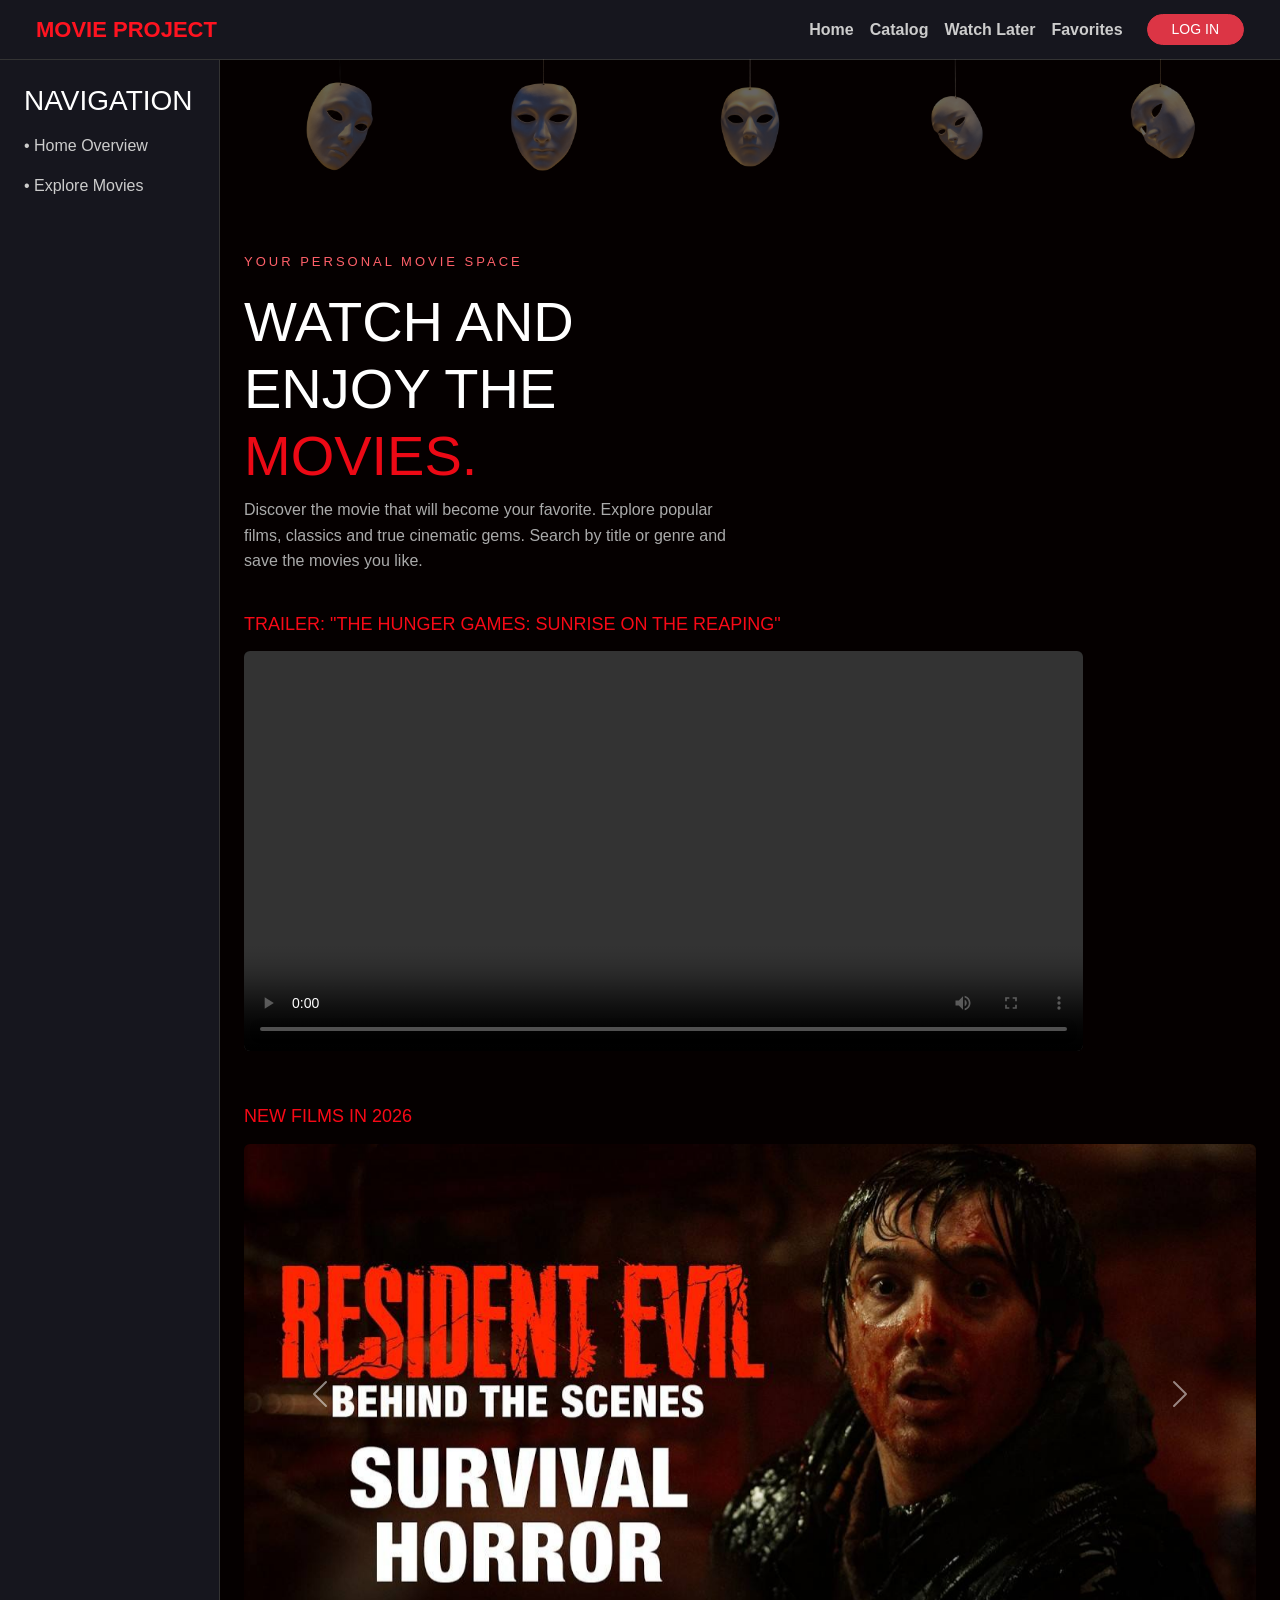
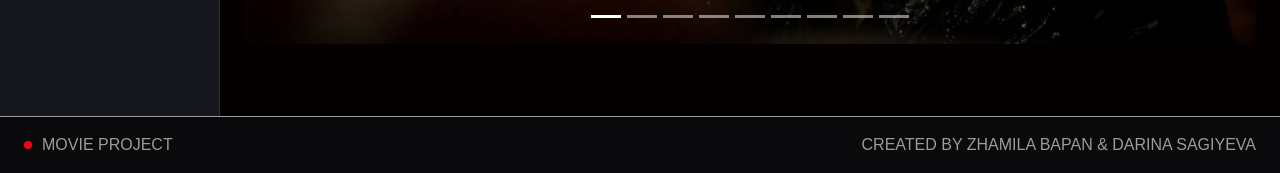
==== commit b0ea56c6: "Complete Assignment 3 responsive design" ====
--- a/index.html
+++ b/index.html
@@ -4,67 +4,156 @@
     <meta charset="UTF-8">
     <meta name="viewport" content="width=device-width, initial-scale=1.0">
     <title>Home | MOVIE PROJECT</title>
+    <link href="https://cdn.jsdelivr.net/npm/bootstrap@5.3.3/dist/css/bootstrap.min.css" rel="stylesheet">
     <link rel="stylesheet" href="css/style.css">
 </head>
+
 <body class="home-page">
-    <div class="grid-container">
-        <!-- HEADER (FLEXBOX - TASK 1) -->
-        <header id="main-header">
-            <div class="logo">MOVIE PROJECT</div>
-            <nav class="nav-menu">
-                <a href="index.html" class="active">Home</a>
-                <a href="catalog.html">Catalog</a>
-                <a href="watch-later.html">Watch Later</a>
-                <a href="favorites.html">Favorites</a>
-            </nav>
-            <div class="user-action">
-                <button class="btn-pill" type="button">LOG IN</button>
-            </div>
-        </header>
+<div class="grid-container">
 
-        <!-- SIDEBAR (GRID AREA - TASK 3) -->
-        <aside class="site-sidebar">
-            <h3>NAVIGATION</h3>
-            <br>
-            <p><a href="index.html" style="color: #a5a2a2; text-decoration: none;">• Home Overview</a></p><br>
-            <p><a href="catalog.html" style="color: #a5a2a2; text-decoration: none;">• Explore Movies</a></p>
-        </aside>
+<nav class="navbar navbar-expand-lg navbar-dark movie-navbar px-3 px-lg-4">
+    <div class="container-fluid">
+        <a class="navbar-brand logo" href="index.html">MOVIE PROJECT</a>
+        <button class="navbar-toggler" type="button" data-bs-toggle="collapse" data-bs-target="#navbarMenu" aria-label="Open navigation">
+            <span class="navbar-toggler-icon"></span>
+        </button>
 
-        <!-- MAIN CONTENT (GRID AREA - TASK 3) -->
-        <main class="home-container">
-            <!-- МАСКИ буууу страшшнаа-->
-            <div class="masks-container">
-                <img src="images/mask1.png" class="mask" alt="Theatre mask 1">
-                <img src="images/mask2.png" class="mask" alt="Theatre mask 2">
-                <img src="images/mask3.png" class="mask" alt="Theatre mask 3">
-                <img src="images/mask4.png" class="mask" alt="Theatre mask 4">
-                <img src="images/mask5.png" class="mask" alt="Theatre mask 5">
+        <div class="collapse navbar-collapse" id="navbarMenu">
+            <ul class="navbar-nav">
+                <li class="nav-item"><a class="nav-link" href="index.html">Home</a></li>
+                <li class="nav-item"><a class="nav-link" href="catalog.html">Catalog</a></li>
+                <li class="nav-item"><a class="nav-link" href="watch-later.html">Watch Later</a></li>
+                <li class="nav-item"><a class="nav-link" href="favorites.html">Favorites</a></li>
+            </ul>
+
+            <button class="btn btn-danger btn-sm rounded-pill px-4 ms-3">
+                LOG IN
+            </button>
+        </div>
+    </div>
+</nav>
+
+<aside class="site-sidebar p-4">
+    <h3>NAVIGATION</h3>
+    <p class="mt-3"><a href="index.html">• Home Overview</a></p>
+    <p class="mt-3"><a href="catalog.html">• Explore Movies</a></p>
+</aside>
+
+<main class="home-container p-3 p-lg-4">
+<div class="container-fluid p-0">
+
+    <div class="masks-container flex-wrap gap-3 mb-5">
+        <img src="images/mask1.png" class="mask" alt="Mask 1">
+        <img src="images/mask2.png" class="mask" alt="Mask 2">
+        <img src="images/mask3.png" class="mask" alt="Mask 3">
+        <img src="images/mask4.png" class="mask" alt="Mask 4">
+        <img src="images/mask5.png" class="mask" alt="Mask 5">
+    </div>
+
+    <section class="row g-4 align-items-center mb-5">
+        <div class="col-12 col-md-12 col-lg-6">
+            <p class="hero-subtitle">YOUR PERSONAL MOVIE SPACE</p>
+
+            <h1 class="hero-title">
+                WATCH AND<br>
+                ENJOY THE<br>
+                <span class="highlight">MOVIES.</span>
+            </h1>
+
+            <p class="hero-description">
+                Discover the movie that will become your favorite.
+                Explore popular films, classics and true cinematic gems.
+                Search by title or genre and save the movies you like.
+            </p>
+        </div>
+
+        <div class="col-12 col-md-12 col-lg-10">
+            <h2 class="section-title mb-3">TRAILER: "THE HUNGER GAMES: SUNRISE ON THE REAPING"</h2>
+
+            <video class="movie-video rounded" controls>
+                <source src="video/THE HUNGER GAMES.mp4" type="video/mp4">
+            </video>
+        </div>
+    </section>
+
+    <section class="mb-5">
+        <h2 class="section-title mb-3">NEW FILMS IN 2026</h2>
+
+        <div id="movieCarousel" class="carousel slide">
+            <div class="carousel-indicators">
+                <button data-bs-target="#movieCarousel" data-bs-slide-to="0" class="active"></button>
+                <button data-bs-target="#movieCarousel" data-bs-slide-to="1"></button>
+                <button data-bs-target="#movieCarousel" data-bs-slide-to="2"></button>
+                <button data-bs-target="#movieCarousel" data-bs-slide-to="3"></button>
+                <button data-bs-target="#movieCarousel" data-bs-slide-to="4"></button>
+                <button data-bs-target="#movieCarousel" data-bs-slide-to="5"></button>
+                <button data-bs-target="#movieCarousel" data-bs-slide-to="6"></button>
+                <button data-bs-target="#movieCarousel" data-bs-slide-to="7"></button>
+                <button data-bs-target="#movieCarousel" data-bs-slide-to="8"></button>
             </div>
 
-            <!-- HERO SECTION -->
-            <section class="hero-content">
-                <p class="hero-subtitle">YOUR PERSONAL MOVIE SPACE</p>
-                <h1 class="hero-title">
-                    WATCH AND<br>
-                    ENJOY THE<br>
-                    <span class="highlight">MOVIES.</span>
-                </h1>
-                <p class="hero-description">
-                    Discover the movie that will become your favorite. Explore popular films, classics, 
-                    and true cinematic gems right here. Search by title or genre, discover new stories, 
-                    and save the movies you like. Find something worth watching.
-                </p>
-            </section>
-        </main>
+            <div class="carousel-inner rounded">
+                <div class="carousel-item active">
+                    <img src="images/Resident Evil.jpg" class="carousel-img" alt="Resident Evil">
+                </div>
 
-        <!-- FOOTER (GRID AREA - TASK 3) -->
-        <footer class="site-footer">
-            <div class="footer-left">
-                <span class="footer-dot"></span>
-                <p>MOVIE PROJECT</p>
+                <div class="carousel-item">
+                    <img src="images/dune III.jpg" class="carousel-img" alt="dune III">
+                </div>
+
+                <div class="carousel-item">
+                    <img src="images/the-batman.jpg" class="carousel-img" alt="the-batman">
+                </div>
+
+                <div class="carousel-item">
+                    <img src="images/Jumanji.jpg" class="carousel-img" alt="Jumanji">
+                </div>
+
+                <div class="carousel-item">
+                    <img src="images/Avengers Final.jpg" class="carousel-img" alt="Avengers Final">
+                </div>
+
+                <div class="carousel-item">
+                    <img src="images/Angry Birds.jpg" class="carousel-img" alt="Angry Birds">
+                </div>
+
+                <div class="carousel-item">
+                    <img src="images/Tom and Jerry.jpg" class="carousel-img" alt="Tom and Jerry">
+                </div>
+
+                <div class="carousel-item">
+                    <img src="images/Avengers Doomsday.jpg" class="carousel-img" alt="Avengers Doomsday">
+                </div>
+
+                <div class="carousel-item">
+                    <img src="images/The Hunger Games.jpg" class="carousel-img" alt="The Hunger Games">
+                </div>
             </div>
-            <p class="footer-right">CREATED BY ZHAMILA BAPAN & DARINA SAGIYEVA</p>
-        </footer>
+
+            <button class="carousel-control-prev" data-bs-target="#movieCarousel" data-bs-slide="prev">
+                <span class="carousel-control-prev-icon"></span>
+            </button>
+
+            <button class="carousel-control-next" data-bs-target="#movieCarousel" data-bs-slide="next">
+                <span class="carousel-control-next-icon"></span>
+            </button>
+        </div>
+    </section>
+
+</div>
+</main>
+
+<footer class="site-footer py-3 px-4">
+    <div class="footer-left">
+        <span class="footer-dot"></span>
+        <p class="mb-0">MOVIE PROJECT</p>
     </div>
+
+    <p class="mb-0">CREATED BY ZHAMILA BAPAN & DARINA SAGIYEVA</p>
+</footer>
+
+</div>
+
+<script src="https://cdn.jsdelivr.net/npm/bootstrap@5.3.3/dist/js/bootstrap.bundle.min.js"></script>
 </body>
 </html>
--- a/css/style.css
+++ b/css/style.css
@@ -15,152 +15,74 @@
     text-decoration: none;
 }
 
-
-/* 
-   GRID
- */
-
+.movie-navbar .container-fluid {
+    display: flex;
+    justify-content: space-between;
+}
+
+.movie-navbar .navbar-collapse {
+    flex-grow: 0;
+}
+
+.movie-navbar .navbar-collapse {
+    align-items: center;
+}
+
+/* GRID */
 .grid-container {
     min-height: 100vh;
-
     display: grid;
-
     grid-template-columns: 220px 1fr;
-
     grid-template-areas:
         "header header"
         "sidebar main"
         "footer footer";
 }
 
-#main-header,
-.navbar {
-    grid-area: header;
-}
-
-.site-sidebar {
-    grid-area: sidebar;
-}
-
-.container,
-.favorites-container,
-.home-container {
-    grid-area: main;
-}
-
-.site-footer {
-    grid-area: footer;
-}
-
-
-/* 
-   ХЕАДЕР
- */
-
-#main-header,
-.navbar {
-    display: flex;
-    justify-content: space-between;
-    align-items: center;
-
-    background-color: #16161e;
-
-    padding: 15px 40px;
-
+.movie-navbar { grid-area: header; }
+.site-sidebar { grid-area: sidebar; }
+.main-content, .home-container, .favorites-container { grid-area: main; }
+.site-footer { grid-area: footer; }
+
+/* NAVBAR */
+.movie-navbar {
+    background-color: #16161e;
     border-bottom: 1px solid #333;
 }
 
-.logo {
-    color: #ff1320;
+.logo, .navbar-brand {
+    color: #ff1320 !important;
     font-size: 22px;
     font-weight: bold;
 }
 
-.nav-menu,
-.nav-links {
-    display: flex;
-    gap: 25px;
-}
-
-.nav-menu a,
-.nav-links a {
+.movie-navbar .nav-link {
     color: #ccc;
     font-weight: bold;
 }
 
-.nav-menu a:hover,
-.nav-links a:hover,
-.nav-menu .active,
-.nav-links .active {
+.movie-navbar .nav-link:hover,
+.movie-navbar .nav-link.active {
     color: #ff7980;
 }
 
-.user-action {
-    display: flex;
-    align-items: center;
-    gap: 10px;
-}
-
-.header-mask {
-    width: 30px;
-}
-
-.btn-pill,
-.login-btn {
-    background-color: #ec0915;
-    color: white;
-
-    border: none;
-
-    padding: 9px 20px;
-
-    border-radius: 20px;
-
-    cursor: pointer;
-}
-
-
-/* 
-   SIDEBAR
- */
-
+/* SIDEBAR */
 .site-sidebar {
     background-color: #16161e;
-
-    padding: 25px 20px;
-
     border-right: 1px solid #333;
 }
 
-
-/* 
-   MAIN
- */
-
-.container,
-.favorites-container,
-.home-container {
-    padding: 30px;
-}
-
-
-/* 
-   HOME пэйдж
- */
-
-.home-page {
-    background-color: #050000;
-}
+.site-sidebar a { color: #ccc; }
+.site-sidebar a:hover { color: #ff7980; }
+
+/* HOME */
+.home-page { background-color: #050000; }
 
 .masks-container {
     display: flex;
     justify-content: space-around;
     align-items: center;
-
-    margin-top: -30px;
-    margin-bottom: 100px;
-
-
+    transform: translateY(-25px);
 }
 
 .mask {
@@ -168,112 +90,61 @@
     opacity: 0.4;
 }
 
-.mask:hover {
-    opacity: 1;
-}
-
-.hero-content {
-    max-width: 650px;
-
-    margin-bottom: 40px;
-    margin-left: 30px;
-}
+.mask:hover { opacity: 1; }
+
+.hero-content { max-width: 650px; }
 
 .hero-subtitle {
     color: #ff6069;
-
     font-size: 13px;
-
     letter-spacing: 3px;
-
-    margin-bottom: 10px;
-}
-
-.hero-title {
-    font-size: 56px;
-
-    margin-bottom: 20px;
-}
-
-.highlight {
-    color: #ec0915;
-}
+}
+
+.hero-title { font-size: 56px; }
+.highlight { color: #ec0915; }
 
 .hero-description {
     color: #aaa;
-
+    font-size: 16px;
     line-height: 1.6;
 }
 
-
-/* 
-   TITLдер
- */
-
-.catalog-section {
-    margin-bottom: 40px;
-}
-
-.section-title,
-.favorites-section-title {
+.section-title {
     color: #f80916;
-
-    font-size: 20px;
-
-    margin-bottom: 20px;
-}
-
-
-/* 
-   GENRE TAGS
- */
-
+    font-size: 18px;
+}
+
+/* GENRES */
 .genre-tags {
     display: flex;
     flex-wrap: wrap;
-
     gap: 10px;
-
-    margin-bottom: 25px;
 }
 
 .tag {
     color: #aaa;
-
-    padding: 6px 12px;
-
     border-radius: 15px;
-
     cursor: pointer;
 }
 
-.tag:hover,
-.active-tag {
+.tag:hover, .active-tag {
     background-color: #ec0915;
     color: white;
 }
 
-
-/* 
-   MOVIE CARDS
- */
-
+/* CSS CARDS */
 .cards-flex-container {
     display: flex;
     flex-wrap: wrap;
-
     gap: 20px;
 }
 
 .movie-card {
-    width: 200px;
-
+    width: calc(33.333% - 14px);
     background-color: #1c1c24;
-
     border: 1px solid #333;
     border-radius: 10px;
-
-    padding: 15px;
+    transition: 0.2s;
 }
 
 .movie-card:hover {
@@ -283,285 +154,160 @@
 .movie-card img {
     width: 100%;
     height: 250px;
-
     object-fit: cover;
-
     border-radius: 8px;
 }
 
-.movie-card h3 {
-    font-size: 16px;
-
-    margin-top: 10px;
-}
+.movie-card h3 { font-size: 16px; }
 
 .movie-card p {
     color: #888;
-
     font-size: 13px;
-
-    margin-top: 5px;
-}
-
-.movie-buttons {
-    display: flex;
-
-    gap: 10px;
-
-    margin-top: 15px;
-}
-
-.movie-buttons button {
-    background-color: #2a2a35;
-    color: white;
-
-    border: none;
-
-    padding: 8px;
-
-    flex: 1;
-
-    cursor: pointer;
-}
-
-.movie-buttons button:hover {
-    background-color: #ec0915;
-}
-
-
-/* 
-   ГАЛЛЕРИ
- */
-
-.gallery-section {
-    margin: 40px 0;
-}
-
+}
+
+/* BOOTSTRAP CARDS */
+.bootstrap-card {
+    background-color: #1c1c24;
+    color: white;
+    border: 1px solid #333;
+    transition: 0.2s;
+}
+
+.bootstrap-card:hover {
+    transform: translateY(-5px);
+}
+
+.bootstrap-card img {
+    height: 250px;
+    object-fit: cover;
+}
+
+.bootstrap-card .card-text {
+    color: #888;
+    font-size: 13px;
+}
+
+/* GALLERY */
 .image-gallery {
     display: grid;
-
     grid-template-columns: repeat(3, 1fr);
-
     gap: 20px;
-
-    margin-top: 20px;
 }
 
 .gallery-item {
     position: relative;
-
     height: 200px;
-
     overflow: hidden;
-
     border-radius: 8px;
 }
 
 .gallery-item img {
     width: 100%;
     height: 100%;
-
     object-fit: cover;
 }
 
 .gallery-overlay {
     position: absolute;
-
     bottom: 0;
-
-    width: 100%;
-
+    width: 100%;
     background-color: #ec0915;
-
-    padding: 10px;
-
+    color: white;
     text-align: center;
-
     display: none;
 }
 
-.gallery-item:hover .gallery-overlay {
-    display: block;
-}
-
-
-/* 
-   Табел
- */
-
-.table-section {
-    margin: 40px 0;
-}
-
-.data-table,
-.favorites-table {
-    width: 100%;
-
+.gallery-item:hover .gallery-overlay { display: block; }
+
+/* CAROUSEL */
+.carousel-img {
+    width: 100%;
+    height: 500px;
+    object-fit: cover;
+}
+
+/* VIDEO */
+.movie-video {
+    width: 100%;
+    max-height: 400px;
+    background-color: black;
+}
+
+/* TABLE */
+.data-table, .favorites-table {
+    width: 100%;
     border-collapse: collapse;
 }
 
-.data-table th,
-.favorites-table th {
-    background-color: #16161e;
-
+.data-table th, .favorites-table th {
+    background-color: #16161e;
     color: #ff7980;
-
-    padding: 12px;
-
     text-align: left;
 }
 
-.data-table td,
-.favorites-table td {
-    padding: 12px;
-
+.data-table td, .favorites-table td {
     border-bottom: 1px solid #333;
-
     color: #ddd;
 }
 
-
-/* 
-   ABOUT
- */
-
-.author-section,
-.favorites-about {
-    background-color: #16161e;
-
-    padding: 20px;
-
-    margin: 30px 0;
-
+/* ABOUT */
+.author-section, .favorites-about {
+    background-color: #16161e;
     border-left: 4px solid #ec0915;
 }
 
-.author-section h2,
-.favorites-about h2 {
-    color: #ff1320;
-
-    margin-bottom: 10px;
-}
-
-
-/* 
-   FORM
- */
-
-.form-box,
-.favorites-form-box {
-    max-width: 600px;
-
-    background-color: #16161e;
-
-    padding: 25px;
-
-    margin-top: 30px;
-    margin-left: 200px;
-
+.author-section h2, .favorites-about h2 { color: #ff1320; }
+
+/* FORM */
+.form-box, .favorites-form-box {
+    max-width: 650px;
+    background-color: #16161e;
     border-radius: 10px;
 }
 
-.form-box h2,
-.favorites-form-box h2 {
-    margin-bottom: 15px;
-}
-
-.form-box label,
-.favorites-form-box label {
-    display: block;
-
-    margin-top: 15px;
-    margin-bottom: 5px;
-}
-
-.form-box input,
-.form-box select,
-.form-box textarea,
-.favorites-form-box input,
-.favorites-form-box select,
-.favorites-form-box textarea {
-    width: 100%;
-
-    padding: 10px;
-
+.form-control, .form-select {
     background-color: #2a2a35;
     color: white;
-
     border: 1px solid #444;
-
-    border-radius: 5px;
-}
-
-.form-box input[type="color"],
-.favorites-form-box input[type="color"] {
-    width: 50px;
-    height: 35px;
-
-    padding: 0;
-}
-
-.btn-submit,
-.favorites-submit {
-    width: 100%;
-
-    margin-top: 20px;
-
-    padding: 12px;
-
-    background-color: #e50914;
-    color: white;
-
-    border: none;
-
-    cursor: pointer;
-}
-
-
-/* 
-   ФУУТЕР
- */
-
+}
+
+.form-control:focus, .form-select:focus {
+    background-color: #2a2a35;
+    color: white;
+    border-color: #ec0915;
+    box-shadow: none;
+}
+
+.form-control::placeholder { color: #aaa; }
+.form-select option { background-color: #2a2a35; }
+
+/* FOOTER */
 .site-footer {
     display: flex;
     justify-content: space-between;
     align-items: center;
-
     background-color: #0a0a0d;
-
     color: #9b9b9b;
-
-    padding: 20px 40px;
-
     border-top: 1px solid #9b9b9b;
 }
 
 .footer-left {
     display: flex;
     align-items: center;
-
     gap: 10px;
 }
 
 .footer-dot {
     width: 8px;
     height: 8px;
-
     background-color: #ec0915;
-
     border-radius: 50%;
 }
 
-
-/* 
-   TABLET
- */
-
-@media (max-width: 850px) {
-
+/* TABLET */
+@media (max-width: 1024px) {
     .grid-container {
         grid-template-columns: 1fr;
-
         grid-template-areas:
             "header"
             "sidebar"
@@ -569,45 +315,27 @@
             "footer";
     }
 
-    .image-gallery {
-        grid-template-columns: repeat(2, 1fr);
-    }
-}
-
-
-/* 
-   PHONE
- */
-
+    .hero-title { font-size: 46px; }
+    .hero-description { font-size: 15px; }
+    .movie-card { width: calc(50% - 10px); }
+    .carousel-img { height: 400px; }
+    .image-gallery { grid-template-columns: repeat(2, 1fr); }
+}
+
+/* PHONE */
 @media (max-width: 600px) {
-
-    #main-header,
-    .navbar {
-        flex-direction: column;
-
-        gap: 15px;
-    }
-
-    .cards-flex-container {
-        justify-content: center;
-    }
-
-    .movie-card {
-        width: 100%;
-        max-width: 280px;
-    }
-
-    .image-gallery {
-        grid-template-columns: 1fr;
-    }
+    .hero-title { font-size: 36px; }
+    .hero-description { font-size: 14px; }
+    .movie-card { width: 100%; }
+    .cards-flex-container { justify-content: center; }
+    .mask { width: 55px; }
+    .carousel-img { height: 250px; }
 
     .site-footer {
         flex-direction: column;
-
         gap: 10px;
+        text-align: center;
     }
 
-    .hero-title {
-        font-size: 40px;
-    }
+    .image-gallery { grid-template-columns: 1fr; }
 }
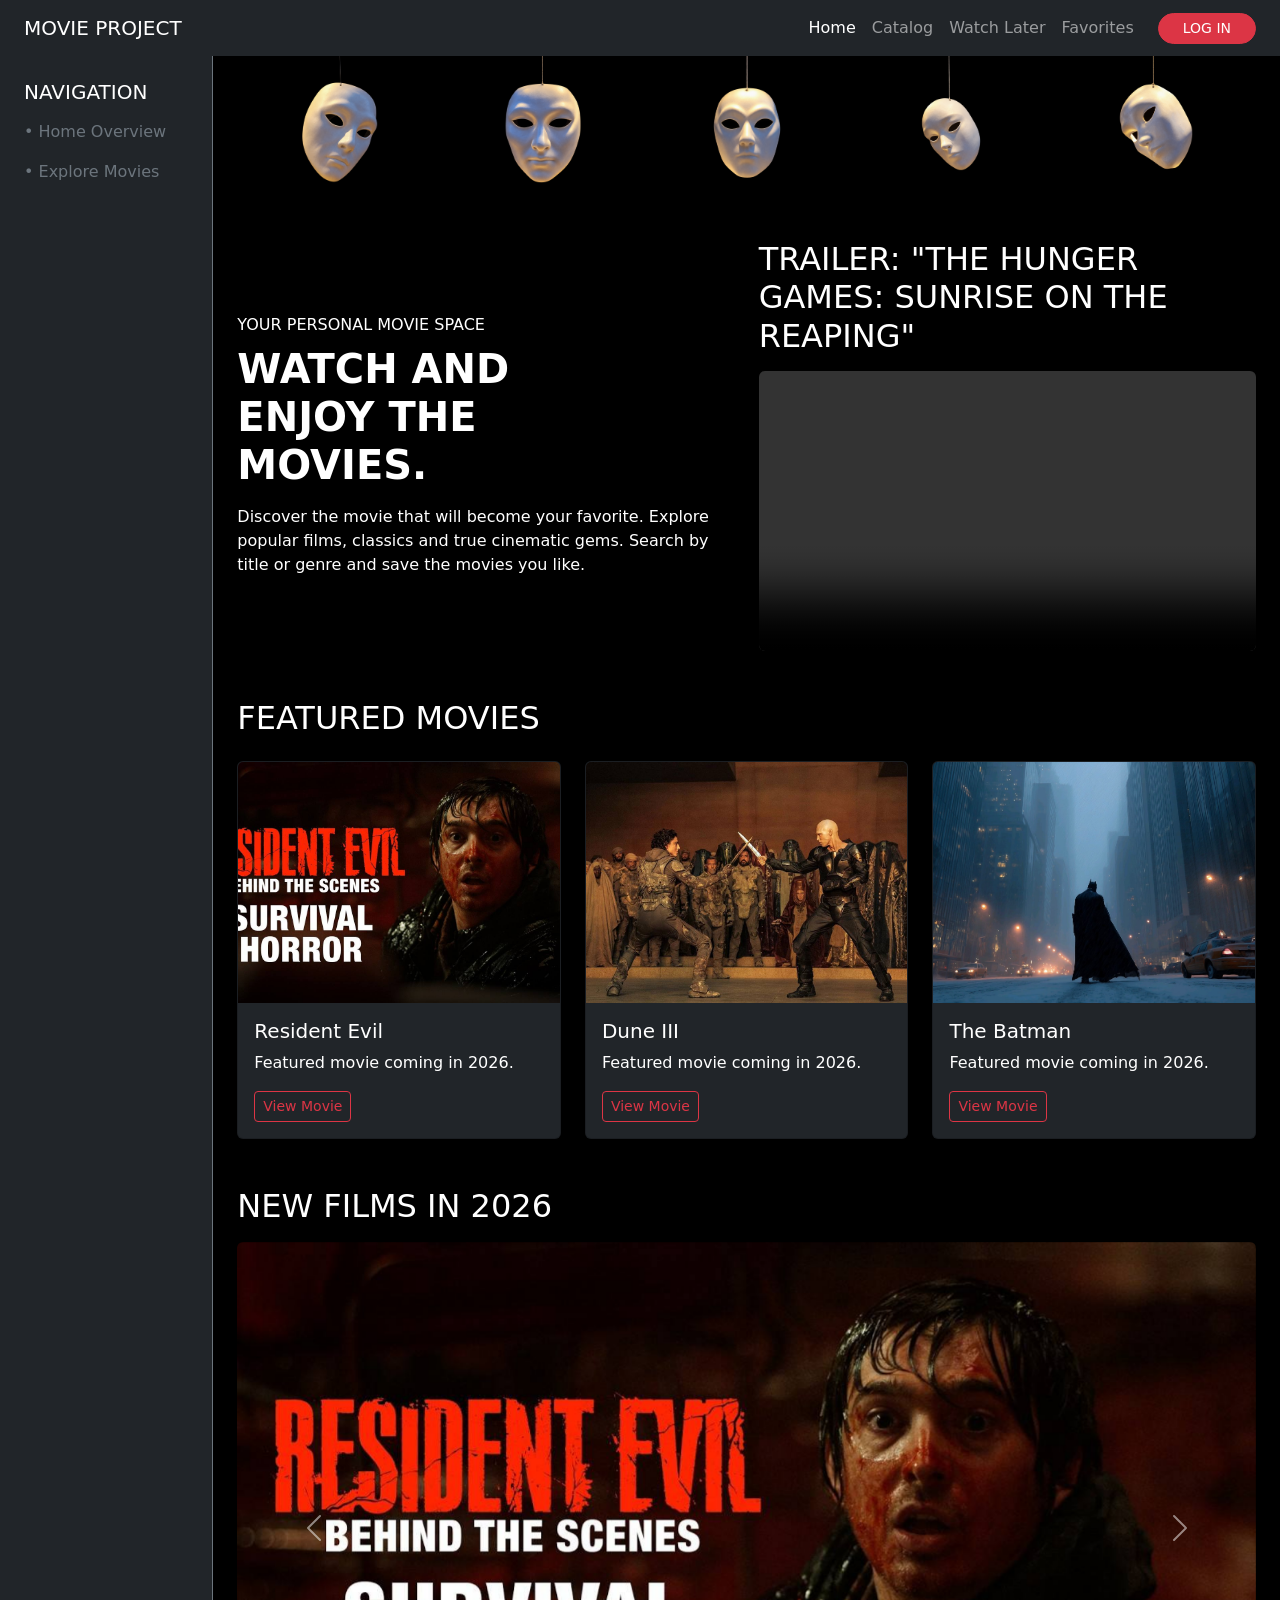
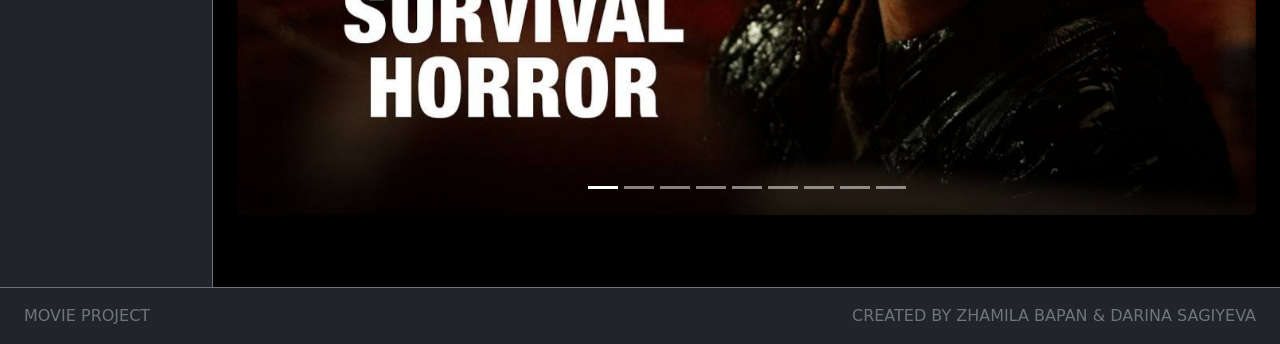
==== commit 90224ffe: "Update website number3" ====
--- a/index.html
+++ b/index.html
@@ -5,151 +5,228 @@
     <meta name="viewport" content="width=device-width, initial-scale=1.0">
     <title>Home | MOVIE PROJECT</title>
     <link href="https://cdn.jsdelivr.net/npm/bootstrap@5.3.3/dist/css/bootstrap.min.css" rel="stylesheet">
-    <link rel="stylesheet" href="css/style.css">
+    <!--<link rel="stylesheet" href="css/style.css">-->
 </head>
 
-<body class="home-page">
-<div class="grid-container">
-
-<nav class="navbar navbar-expand-lg navbar-dark movie-navbar px-3 px-lg-4">
-    <div class="container-fluid">
+<body class="home-page bg-black text-white">
+<div class="min-vh-100 d-flex flex-column">
+
+<nav class="navbar navbar-expand-lg navbar-dark bg-dark movie-navbar px-3 px-lg-4">
+    <div class="container-fluid p-0">
         <a class="navbar-brand logo" href="index.html">MOVIE PROJECT</a>
-        <button class="navbar-toggler" type="button" data-bs-toggle="collapse" data-bs-target="#navbarMenu" aria-label="Open navigation">
+
+        <button class="navbar-toggler" type="button" data-bs-toggle="collapse" data-bs-target="#navbarMenu"
+                aria-controls="navbarMenu" aria-expanded="false" aria-label="Open navigation">
             <span class="navbar-toggler-icon"></span>
         </button>
 
         <div class="collapse navbar-collapse" id="navbarMenu">
-            <ul class="navbar-nav">
-                <li class="nav-item"><a class="nav-link" href="index.html">Home</a></li>
+            <ul class="navbar-nav ms-lg-auto">
+                <li class="nav-item"><a class="nav-link active" href="index.html">Home</a></li>
                 <li class="nav-item"><a class="nav-link" href="catalog.html">Catalog</a></li>
                 <li class="nav-item"><a class="nav-link" href="watch-later.html">Watch Later</a></li>
                 <li class="nav-item"><a class="nav-link" href="favorites.html">Favorites</a></li>
             </ul>
 
-            <button class="btn btn-danger btn-sm rounded-pill px-4 ms-3">
-                LOG IN
-            </button>
+            <button class="btn btn-danger btn-sm rounded-pill px-4 mt-3 mt-lg-0 ms-lg-3">LOG IN</button>
         </div>
     </div>
 </nav>
 
-<aside class="site-sidebar p-4">
-    <h3>NAVIGATION</h3>
-    <p class="mt-3"><a href="index.html">• Home Overview</a></p>
-    <p class="mt-3"><a href="catalog.html">• Explore Movies</a></p>
+<div class="container-fluid flex-grow-1 p-0">
+<div class="row g-0 h-100">
+
+<aside class="site-sidebar col-12 col-lg-2 bg-dark border-end border-secondary p-4">
+    <h3 class="fs-5">NAVIGATION</h3>
+    <p class="mt-3 mb-0">
+        <a href="index.html" class="text-secondary text-decoration-none">• Home Overview</a>
+    </p>
+    <p class="mt-3 mb-0">
+        <a href="catalog.html" class="text-secondary text-decoration-none">• Explore Movies</a>
+    </p>
 </aside>
 
-<main class="home-container p-3 p-lg-4">
-<div class="container-fluid p-0">
-
-    <div class="masks-container flex-wrap gap-3 mb-5">
-        <img src="images/mask1.png" class="mask" alt="Mask 1">
-        <img src="images/mask2.png" class="mask" alt="Mask 2">
-        <img src="images/mask3.png" class="mask" alt="Mask 3">
-        <img src="images/mask4.png" class="mask" alt="Mask 4">
-        <img src="images/mask5.png" class="mask" alt="Mask 5">
-    </div>
+<main class="col-12 col-lg-10 px-3 px-lg-4 pb-3 pb-lg-4 pt-0">
+
+    <section class="mb-5">
+        <div class="row row-cols-5 g-0 text-center align-items-start">
+            <div class="col"><img src="images/mask1.png" class="mask img-fluid w-50 d-block mx-auto" alt="Mask 1"></div>
+            <div class="col"><img src="images/mask2.png" class="mask img-fluid w-50 d-block mx-auto" alt="Mask 2"></div>
+            <div class="col"><img src="images/mask3.png" class="mask img-fluid w-50 d-block mx-auto" alt="Mask 3"></div>
+            <div class="col"><img src="images/mask4.png" class="mask img-fluid w-50 d-block mx-auto" alt="Mask 4"></div>
+            <div class="col"><img src="images/mask5.png" class="mask img-fluid w-50 d-block mx-auto" alt="Mask 5"></div>
+        </div>
+    </section>
 
     <section class="row g-4 align-items-center mb-5">
-        <div class="col-12 col-md-12 col-lg-6">
-            <p class="hero-subtitle">YOUR PERSONAL MOVIE SPACE</p>
-
-            <h1 class="hero-title">
+        <div class="col-12 col-lg-6">
+            <p class="hero-subtitle mb-2">YOUR PERSONAL MOVIE SPACE</p>
+
+            <h1 class="hero-title fw-bold mb-3">
                 WATCH AND<br>
                 ENJOY THE<br>
                 <span class="highlight">MOVIES.</span>
             </h1>
 
-            <p class="hero-description">
+            <p class="hero-description mb-0">
                 Discover the movie that will become your favorite.
                 Explore popular films, classics and true cinematic gems.
                 Search by title or genre and save the movies you like.
             </p>
         </div>
 
-        <div class="col-12 col-md-12 col-lg-10">
-            <h2 class="section-title mb-3">TRAILER: "THE HUNGER GAMES: SUNRISE ON THE REAPING"</h2>
-
-            <video class="movie-video rounded" controls>
-                <source src="video/THE HUNGER GAMES.mp4" type="video/mp4">
-            </video>
+        <div class="col-12 col-lg-6">
+            <h2 class="section-title mb-3">
+                TRAILER: "THE HUNGER GAMES: SUNRISE ON THE REAPING"
+            </h2>
+
+            <div class="ratio ratio-16x9">
+                <video class="rounded" controls>
+                    <source src="video/THE HUNGER GAMES.mp4" type="video/mp4">
+                </video>
+            </div>
+        </div>
+    </section>
+
+    <section class="mb-5">
+        <h2 class="section-title mb-4">FEATURED MOVIES</h2>
+
+        <div class="row g-4">
+            <div class="col-12 col-sm-6 col-lg-4">
+                <div class="card bootstrap-card bg-dark text-white h-100">
+                    <div class="ratio ratio-4x3">
+                        <img src="images/Resident Evil.jpg" class="card-img-top w-100 h-100 object-fit-cover" alt="Resident Evil">
+                    </div>
+                    <div class="card-body">
+                        <h5 class="card-title">Resident Evil</h5>
+                        <p class="card-text">Featured movie coming in 2026.</p>
+                        <a href="catalog.html" class="btn btn-outline-danger btn-sm">View Movie</a>
+                    </div>
+                </div>
+            </div>
+
+            <div class="col-12 col-sm-6 col-lg-4">
+                <div class="card bootstrap-card bg-dark text-white h-100">
+                    <div class="ratio ratio-4x3">
+                        <img src="images/dune III.jpg" class="card-img-top w-100 h-100 object-fit-cover" alt="Dune III">
+                    </div>
+                    <div class="card-body">
+                        <h5 class="card-title">Dune III</h5>
+                        <p class="card-text">Featured movie coming in 2026.</p>
+                        <a href="catalog.html" class="btn btn-outline-danger btn-sm">View Movie</a>
+                    </div>
+                </div>
+            </div>
+
+            <div class="col-12 col-sm-6 col-lg-4">
+                <div class="card bootstrap-card bg-dark text-white h-100">
+                    <div class="ratio ratio-4x3">
+                        <img src="images/the-batman.jpg" class="card-img-top w-100 h-100 object-fit-cover" alt="The Batman">
+                    </div>
+                    <div class="card-body">
+                        <h5 class="card-title">The Batman</h5>
+                        <p class="card-text">Featured movie coming in 2026.</p>
+                        <a href="catalog.html" class="btn btn-outline-danger btn-sm">View Movie</a>
+                    </div>
+                </div>
+            </div>
         </div>
     </section>
 
     <section class="mb-5">
         <h2 class="section-title mb-3">NEW FILMS IN 2026</h2>
 
-        <div id="movieCarousel" class="carousel slide">
+        <div id="movieCarousel" class="carousel slide" data-bs-ride="carousel">
+
             <div class="carousel-indicators">
-                <button data-bs-target="#movieCarousel" data-bs-slide-to="0" class="active"></button>
-                <button data-bs-target="#movieCarousel" data-bs-slide-to="1"></button>
-                <button data-bs-target="#movieCarousel" data-bs-slide-to="2"></button>
-                <button data-bs-target="#movieCarousel" data-bs-slide-to="3"></button>
-                <button data-bs-target="#movieCarousel" data-bs-slide-to="4"></button>
-                <button data-bs-target="#movieCarousel" data-bs-slide-to="5"></button>
-                <button data-bs-target="#movieCarousel" data-bs-slide-to="6"></button>
-                <button data-bs-target="#movieCarousel" data-bs-slide-to="7"></button>
-                <button data-bs-target="#movieCarousel" data-bs-slide-to="8"></button>
+                <button type="button" data-bs-target="#movieCarousel" data-bs-slide-to="0" class="active" aria-label="Slide 1"></button>
+                <button type="button" data-bs-target="#movieCarousel" data-bs-slide-to="1" aria-label="Slide 2"></button>
+                <button type="button" data-bs-target="#movieCarousel" data-bs-slide-to="2" aria-label="Slide 3"></button>
+                <button type="button" data-bs-target="#movieCarousel" data-bs-slide-to="3" aria-label="Slide 4"></button>
+                <button type="button" data-bs-target="#movieCarousel" data-bs-slide-to="4" aria-label="Slide 5"></button>
+                <button type="button" data-bs-target="#movieCarousel" data-bs-slide-to="5" aria-label="Slide 6"></button>
+                <button type="button" data-bs-target="#movieCarousel" data-bs-slide-to="6" aria-label="Slide 7"></button>
+                <button type="button" data-bs-target="#movieCarousel" data-bs-slide-to="7" aria-label="Slide 8"></button>
+                <button type="button" data-bs-target="#movieCarousel" data-bs-slide-to="8" aria-label="Slide 9"></button>
             </div>
 
             <div class="carousel-inner rounded">
                 <div class="carousel-item active">
-                    <img src="images/Resident Evil.jpg" class="carousel-img" alt="Resident Evil">
-                </div>
-
-                <div class="carousel-item">
-                    <img src="images/dune III.jpg" class="carousel-img" alt="dune III">
-                </div>
-
-                <div class="carousel-item">
-                    <img src="images/the-batman.jpg" class="carousel-img" alt="the-batman">
-                </div>
-
-                <div class="carousel-item">
-                    <img src="images/Jumanji.jpg" class="carousel-img" alt="Jumanji">
-                </div>
-
-                <div class="carousel-item">
-                    <img src="images/Avengers Final.jpg" class="carousel-img" alt="Avengers Final">
-                </div>
-
-                <div class="carousel-item">
-                    <img src="images/Angry Birds.jpg" class="carousel-img" alt="Angry Birds">
-                </div>
-
-                <div class="carousel-item">
-                    <img src="images/Tom and Jerry.jpg" class="carousel-img" alt="Tom and Jerry">
-                </div>
-
-                <div class="carousel-item">
-                    <img src="images/Avengers Doomsday.jpg" class="carousel-img" alt="Avengers Doomsday">
-                </div>
-
-                <div class="carousel-item">
-                    <img src="images/The Hunger Games.jpg" class="carousel-img" alt="The Hunger Games">
-                </div>
-            </div>
-
-            <button class="carousel-control-prev" data-bs-target="#movieCarousel" data-bs-slide="prev">
+                    <div class="ratio ratio-16x9">
+                        <img src="images/Resident Evil.jpg" class="w-100 h-100 object-fit-cover" alt="Resident Evil">
+                    </div>
+                </div>
+
+                <div class="carousel-item">
+                    <div class="ratio ratio-16x9">
+                        <img src="images/dune III.jpg" class="w-100 h-100 object-fit-cover" alt="Dune III">
+                    </div>
+                </div>
+
+                <div class="carousel-item">
+                    <div class="ratio ratio-16x9">
+                        <img src="images/the-batman.jpg" class="w-100 h-100 object-fit-cover" alt="The Batman">
+                    </div>
+                </div>
+
+                <div class="carousel-item">
+                    <div class="ratio ratio-16x9">
+                        <img src="images/Jumanji.jpg" class="w-100 h-100 object-fit-cover" alt="Jumanji">
+                    </div>
+                </div>
+
+                <div class="carousel-item">
+                    <div class="ratio ratio-16x9">
+                        <img src="images/Avengers Final.jpg" class="w-100 h-100 object-fit-cover" alt="Avengers Final">
+                    </div>
+                </div>
+
+                <div class="carousel-item">
+                    <div class="ratio ratio-16x9">
+                        <img src="images/Angry Birds.jpg" class="w-100 h-100 object-fit-cover" alt="Angry Birds">
+                    </div>
+                </div>
+
+                <div class="carousel-item">
+                    <div class="ratio ratio-16x9">
+                        <img src="images/Tom and Jerry.jpg" class="w-100 h-100 object-fit-cover" alt="Tom and Jerry">
+                    </div>
+                </div>
+
+                <div class="carousel-item">
+                    <div class="ratio ratio-16x9">
+                        <img src="images/Avengers Doomsday.jpg" class="w-100 h-100 object-fit-cover" alt="Avengers Doomsday">
+                    </div>
+                </div>
+
+                <div class="carousel-item">
+                    <div class="ratio ratio-16x9">
+                        <img src="images/The Hunger Games.jpg" class="w-100 h-100 object-fit-cover" alt="The Hunger Games">
+                    </div>
+                </div>
+            </div>
+
+            <button class="carousel-control-prev" type="button" data-bs-target="#movieCarousel" data-bs-slide="prev">
                 <span class="carousel-control-prev-icon"></span>
+                <span class="visually-hidden">Previous</span>
             </button>
 
-            <button class="carousel-control-next" data-bs-target="#movieCarousel" data-bs-slide="next">
+            <button class="carousel-control-next" type="button" data-bs-target="#movieCarousel" data-bs-slide="next">
                 <span class="carousel-control-next-icon"></span>
+                <span class="visually-hidden">Next</span>
             </button>
-        </div>
-    </section>
-
+
+        </div>
+    </section>
+
+</main>
 </div>
-</main>
-
-<footer class="site-footer py-3 px-4">
-    <div class="footer-left">
-        <span class="footer-dot"></span>
-        <p class="mb-0">MOVIE PROJECT</p>
-    </div>
-
-    <p class="mb-0">CREATED BY ZHAMILA BAPAN & DARINA SAGIYEVA</p>
+</div>
+
+<footer class="site-footer bg-dark border-top border-secondary d-flex flex-column flex-md-row
+               justify-content-between align-items-center gap-2 py-3 px-4 text-secondary">
+    <p class="mb-0">MOVIE PROJECT</p>
+    <p class="mb-0 text-center">CREATED BY ZHAMILA BAPAN & DARINA SAGIYEVA</p>
 </footer>
 
 </div>
--- a/css/style.css
+++ b/css/style.css
@@ -1,6 +1,4 @@
 * {
-    margin: 0;
-    padding: 0;
     box-sizing: border-box;
 }
 
@@ -15,41 +13,7 @@
     text-decoration: none;
 }
 
-.movie-navbar .container-fluid {
-    display: flex;
-    justify-content: space-between;
-}
-
-.movie-navbar .navbar-collapse {
-    flex-grow: 0;
-}
-
-.movie-navbar .navbar-collapse {
-    align-items: center;
-}
-
-/* GRID */
-.grid-container {
-    min-height: 100vh;
-    display: grid;
-    grid-template-columns: 220px 1fr;
-    grid-template-areas:
-        "header header"
-        "sidebar main"
-        "footer footer";
-}
-
-.movie-navbar { grid-area: header; }
-.site-sidebar { grid-area: sidebar; }
-.main-content, .home-container, .favorites-container { grid-area: main; }
-.site-footer { grid-area: footer; }
-
 /* NAVBAR */
-.movie-navbar {
-    background-color: #16161e;
-    border-bottom: 1px solid #333;
-}
-
 .logo, .navbar-brand {
     color: #ff1320 !important;
     font-size: 22px;
@@ -69,30 +33,30 @@
 /* SIDEBAR */
 .site-sidebar {
     background-color: #16161e;
-    border-right: 1px solid #333;
-}
-
-.site-sidebar a { color: #ccc; }
-.site-sidebar a:hover { color: #ff7980; }
+}
+
+.site-sidebar a {
+    color: #aaa;
+}
+
+.site-sidebar a:hover {
+    color: #ff7980;
+}
 
 /* HOME */
-.home-page { background-color: #050000; }
-
-.masks-container {
-    display: flex;
-    justify-content: space-around;
-    align-items: center;
-    transform: translateY(-25px);
+.home-page {
+    background-color: #050000;
 }
 
 .mask {
-    width: 90px;
+    max-width: 90px;
     opacity: 0.4;
-}
-
-.mask:hover { opacity: 1; }
-
-.hero-content { max-width: 650px; }
+    transition: 0.2s;
+}
+
+.mask:hover {
+    opacity: 1;
+}
 
 .hero-subtitle {
     color: #ff6069;
@@ -100,8 +64,13 @@
     letter-spacing: 3px;
 }
 
-.hero-title { font-size: 56px; }
-.highlight { color: #ec0915; }
+.hero-title {
+    font-size: 56px;
+}
+
+.highlight {
+    color: #ec0915;
+}
 
 .hero-description {
     color: #aaa;
@@ -114,72 +83,53 @@
     font-size: 18px;
 }
 
-/* GENRES */
-.genre-tags {
-    display: flex;
-    flex-wrap: wrap;
-    gap: 10px;
-}
-
-.tag {
-    color: #aaa;
-    border-radius: 15px;
-    cursor: pointer;
-}
-
-.tag:hover, .active-tag {
-    background-color: #ec0915;
-    color: white;
-}
-
-/* CSS CARDS */
-.cards-flex-container {
+/* CSS MEDIA QUERY CARDS */
+.media-cards {
     display: flex;
     flex-wrap: wrap;
     gap: 20px;
 }
 
-.movie-card {
+.media-card {
     width: calc(33.333% - 14px);
-    background-color: #1c1c24;
-    border: 1px solid #333;
-    border-radius: 10px;
-    transition: 0.2s;
-}
-
-.movie-card:hover {
-    transform: translateY(-5px);
-}
-
-.movie-card img {
+    background-color: #212529;
+    color: white;
+    border: 1px solid #495057;
+    border-radius: 8px;
+    overflow: hidden;
+}
+
+.media-card img {
     width: 100%;
     height: 250px;
     object-fit: cover;
-    border-radius: 8px;
-}
-
-.movie-card h3 { font-size: 16px; }
-
-.movie-card p {
+}
+
+.media-card > div {
+    padding: 16px;
+}
+
+.media-card h3 {
+    font-size: 20px;
+    margin: 0 0 8px;
+}
+
+.media-card p {
     color: #888;
     font-size: 13px;
+    margin: 0 0 16px;
 }
 
 /* BOOTSTRAP CARDS */
 .bootstrap-card {
-    background-color: #1c1c24;
-    color: white;
-    border: 1px solid #333;
+    background-color: #212529;
+    color: white;
+    border: 1px solid #495057;
     transition: 0.2s;
 }
 
 .bootstrap-card:hover {
     transform: translateY(-5px);
-}
-
-.bootstrap-card img {
-    height: 250px;
-    object-fit: cover;
 }
 
 .bootstrap-card .card-text {
@@ -188,154 +138,100 @@
 }
 
 /* GALLERY */
-.image-gallery {
-    display: grid;
-    grid-template-columns: repeat(3, 1fr);
-    gap: 20px;
-}
-
 .gallery-item {
-    position: relative;
-    height: 200px;
-    overflow: hidden;
-    border-radius: 8px;
-}
-
-.gallery-item img {
-    width: 100%;
-    height: 100%;
-    object-fit: cover;
+    background-color: #212529;
 }
 
 .gallery-overlay {
-    position: absolute;
-    bottom: 0;
-    width: 100%;
-    background-color: #ec0915;
-    color: white;
-    text-align: center;
     display: none;
 }
 
-.gallery-item:hover .gallery-overlay { display: block; }
-
-/* CAROUSEL */
-.carousel-img {
-    width: 100%;
-    height: 500px;
-    object-fit: cover;
-}
-
-/* VIDEO */
-.movie-video {
-    width: 100%;
-    max-height: 400px;
-    background-color: black;
+.gallery-item:hover .gallery-overlay {
+    display: block;
 }
 
 /* TABLE */
-.data-table, .favorites-table {
-    width: 100%;
-    border-collapse: collapse;
-}
-
-.data-table th, .favorites-table th {
+.data-table th,
+.favorites-table th {
+    color: #ff7980;
+}
+
+.data-table td,
+.favorites-table td {
+    color: #ddd;
+}
+
+/* ABOUT */
+.author-section,
+.favorites-about {
     background-color: #16161e;
-    color: #ff7980;
-    text-align: left;
-}
-
-.data-table td, .favorites-table td {
-    border-bottom: 1px solid #333;
-    color: #ddd;
-}
-
-/* ABOUT */
-.author-section, .favorites-about {
-    background-color: #16161e;
-    border-left: 4px solid #ec0915;
-}
-
-.author-section h2, .favorites-about h2 { color: #ff1320; }
+}
+
+.author-section h2,
+.favorites-about h2 {
+    color: #ff1320;
+}
 
 /* FORM */
-.form-box, .favorites-form-box {
+.form-box,
+.favorites-form-box {
     max-width: 650px;
     background-color: #16161e;
-    border-radius: 10px;
-}
-
-.form-control, .form-select {
+}
+
+.form-control,
+.form-select {
     background-color: #2a2a35;
     color: white;
-    border: 1px solid #444;
-}
-
-.form-control:focus, .form-select:focus {
+    border-color: #444;
+}
+
+.form-control:focus,
+.form-select:focus {
     background-color: #2a2a35;
     color: white;
     border-color: #ec0915;
     box-shadow: none;
 }
 
-.form-control::placeholder { color: #aaa; }
-.form-select option { background-color: #2a2a35; }
-
-/* FOOTER */
-.site-footer {
-    display: flex;
-    justify-content: space-between;
-    align-items: center;
-    background-color: #0a0a0d;
-    color: #9b9b9b;
-    border-top: 1px solid #9b9b9b;
-}
-
-.footer-left {
-    display: flex;
-    align-items: center;
-    gap: 10px;
-}
-
-.footer-dot {
-    width: 8px;
-    height: 8px;
-    background-color: #ec0915;
-    border-radius: 50%;
+.form-control::placeholder {
+    color: #aaa;
+}
+
+.form-select option {
+    background-color: #2a2a35;
 }
 
 /* TABLET */
 @media (max-width: 1024px) {
-    .grid-container {
-        grid-template-columns: 1fr;
-        grid-template-areas:
-            "header"
-            "sidebar"
-            "main"
-            "footer";
-    }
-
-    .hero-title { font-size: 46px; }
-    .hero-description { font-size: 15px; }
-    .movie-card { width: calc(50% - 10px); }
-    .carousel-img { height: 400px; }
-    .image-gallery { grid-template-columns: repeat(2, 1fr); }
+    .hero-title {
+        font-size: 46px;
+    }
+
+    .hero-description {
+        font-size: 15px;
+    }
+
+    .media-card {
+        width: calc(50% - 10px);
+    }
 }
 
 /* PHONE */
 @media (max-width: 600px) {
-    .hero-title { font-size: 36px; }
-    .hero-description { font-size: 14px; }
-    .movie-card { width: 100%; }
-    .cards-flex-container { justify-content: center; }
-    .mask { width: 55px; }
-    .carousel-img { height: 250px; }
-
-    .site-footer {
-        flex-direction: column;
-        gap: 10px;
-        text-align: center;
-    }
-
-    .image-gallery { grid-template-columns: 1fr; }
+    .hero-title {
+        font-size: 36px;
+    }
+
+    .hero-description {
+        font-size: 14px;
+    }
+
+    .media-card {
+        width: 100%;
+    }
+
+    .mask {
+        max-width: 55px;
+    }
 }
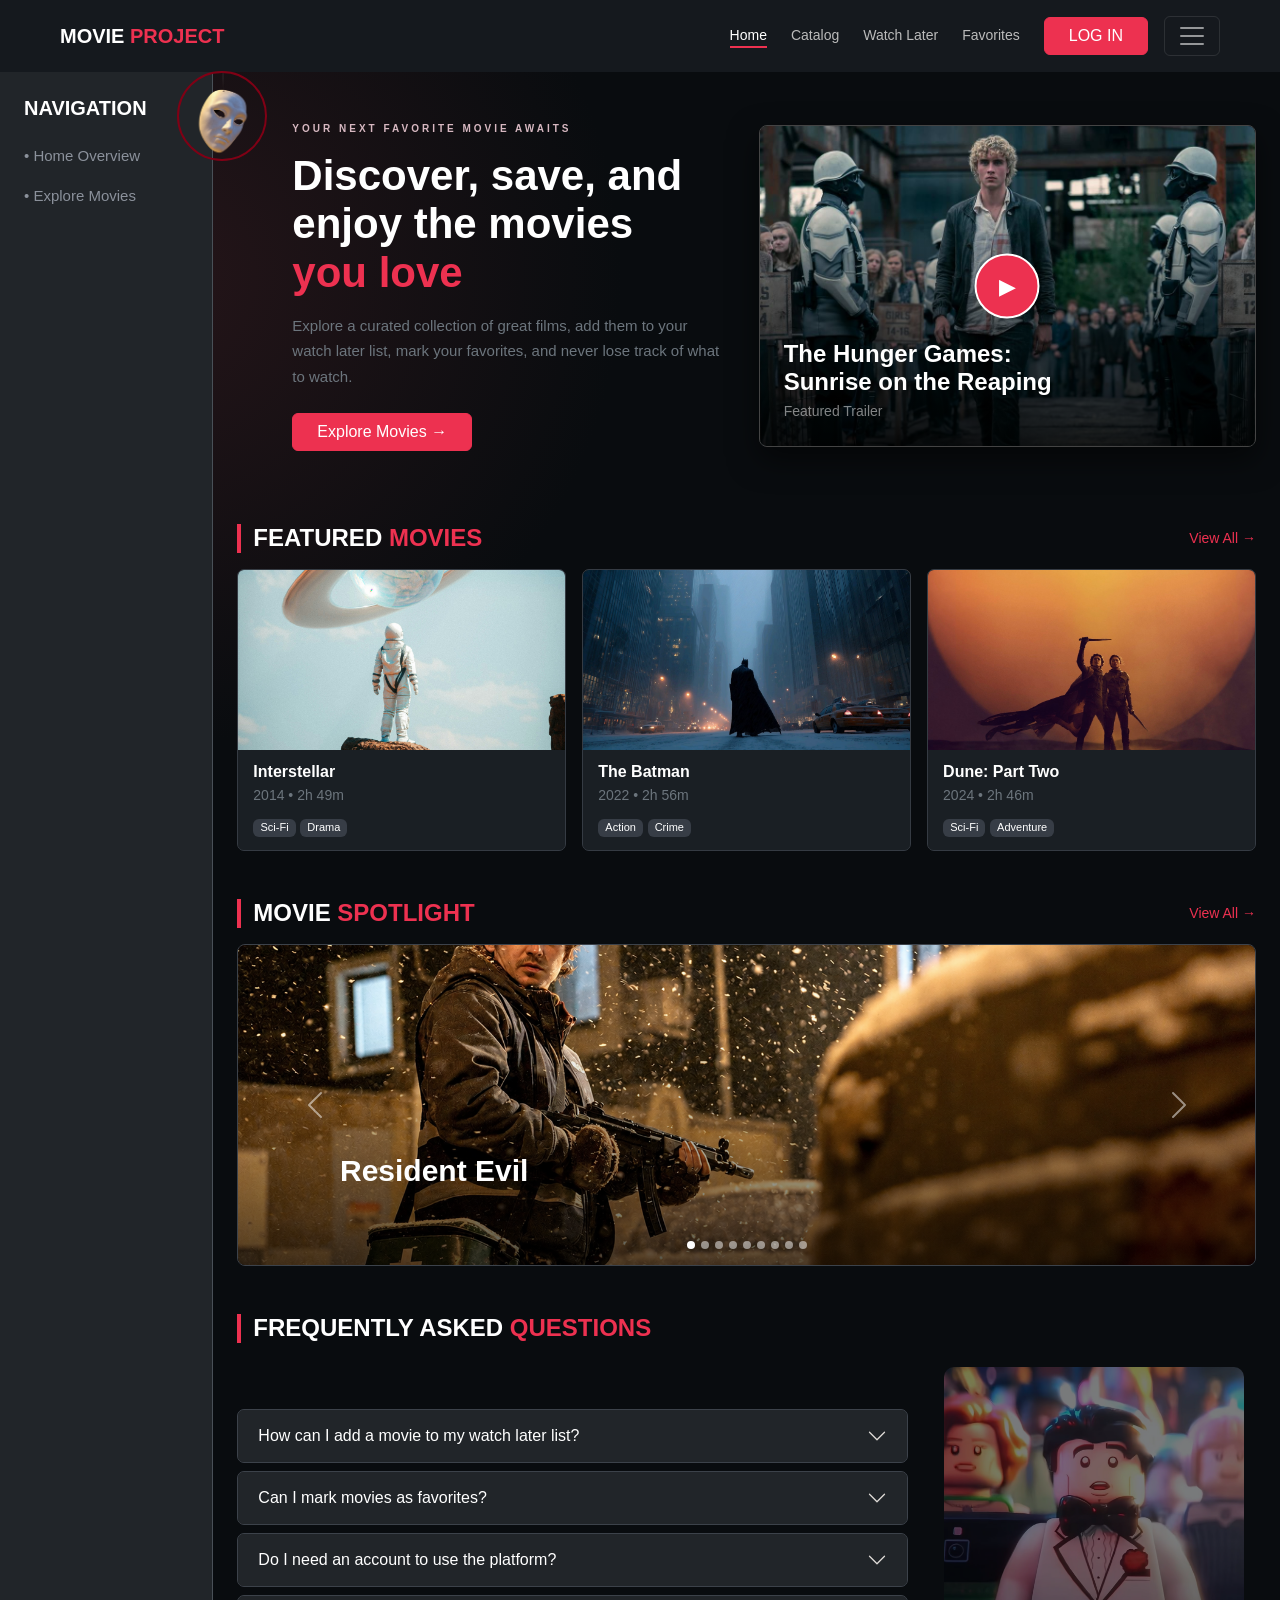
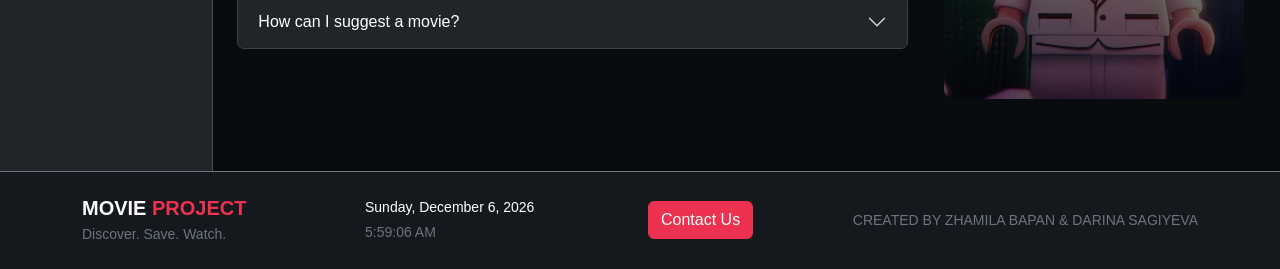
==== commit fcf0f03f: "Assignment 4 JavaScript" ====
--- a/index.html
+++ b/index.html
@@ -1,236 +1,486 @@
 <!DOCTYPE html>
 <html lang="en">
 <head>
-    <meta charset="UTF-8">
-    <meta name="viewport" content="width=device-width, initial-scale=1.0">
-    <title>Home | MOVIE PROJECT</title>
-    <link href="https://cdn.jsdelivr.net/npm/bootstrap@5.3.3/dist/css/bootstrap.min.css" rel="stylesheet">
-    <!--<link rel="stylesheet" href="css/style.css">-->
+  <meta charset="UTF-8">
+  <meta name="viewport" content="width=device-width, initial-scale=1.0">
+  <title>Home | MOVIE PROJECT</title>
+
+  <link href="https://cdn.jsdelivr.net/npm/bootstrap@5.3.3/dist/css/bootstrap.min.css" rel="stylesheet">
+  <link rel="stylesheet" href="css/style.css">
 </head>
 
 <body class="home-page bg-black text-white">
-<div class="min-vh-100 d-flex flex-column">
-
-<nav class="navbar navbar-expand-lg navbar-dark bg-dark movie-navbar px-3 px-lg-4">
-    <div class="container-fluid p-0">
-        <a class="navbar-brand logo" href="index.html">MOVIE PROJECT</a>
-
-        <button class="navbar-toggler" type="button" data-bs-toggle="collapse" data-bs-target="#navbarMenu"
-                aria-controls="navbarMenu" aria-expanded="false" aria-label="Open navigation">
-            <span class="navbar-toggler-icon"></span>
-        </button>
-
-        <div class="collapse navbar-collapse" id="navbarMenu">
-            <ul class="navbar-nav ms-lg-auto">
-                <li class="nav-item"><a class="nav-link active" href="index.html">Home</a></li>
-                <li class="nav-item"><a class="nav-link" href="catalog.html">Catalog</a></li>
-                <li class="nav-item"><a class="nav-link" href="watch-later.html">Watch Later</a></li>
-                <li class="nav-item"><a class="nav-link" href="favorites.html">Favorites</a></li>
-            </ul>
-
-            <button class="btn btn-danger btn-sm rounded-pill px-4 mt-3 mt-lg-0 ms-lg-3">LOG IN</button>
+
+<!-- NAVBAR -->
+<nav class="navbar navbar-dark bg-dark px-3 px-lg-5 py-3">
+  <div class="container-fluid">
+
+    <a class="navbar-brand fw-bold" href="index.html">
+      MOVIE <span class="red-text">PROJECT</span>
+    </a>
+
+    <div class="d-none d-lg-flex gap-4 ms-auto me-4">
+      <a href="index.html" class="nav-link active-link">Home</a>
+      <a href="catalog.html" class="nav-link">Catalog</a>
+      <a href="watch-later.html" class="nav-link">Watch Later</a>
+      <a href="favorites.html" class="nav-link">Favorites</a>
+    </div>
+
+    <button class="btn btn-danger px-4 me-3" data-bs-toggle="modal" data-bs-target="#loginModal">
+      LOG IN
+    </button>
+
+    <button class="navbar-toggler" type="button" data-bs-toggle="offcanvas"
+            data-bs-target="#menu" aria-label="Open menu">
+      <span class="navbar-toggler-icon"></span>
+    </button>
+  </div>
+</nav>
+
+<!-- HAMBURGER MENU -->
+<div class="offcanvas offcanvas-end text-bg-dark" id="menu" tabindex="-1">
+  <div class="offcanvas-header">
+    <h5>MOVIE PROJECT</h5>
+    <button class="btn-close btn-close-white" data-bs-dismiss="offcanvas" aria-label="Close"></button>
+  </div>
+  <div class="offcanvas-body d-flex flex-column gap-4">
+    <a href="index.html">Home</a>
+    <a href="catalog.html">Catalog</a>
+    <a href="watch-later.html">Watch Later</a>
+    <a href="favorites.html">Favorites</a>
+  </div>
+</div>
+
+
+<main class="container-fluid px-0">
+
+    <div class="row g-0">
+
+        <!-- SIDEBAR -->
+        <aside class="site-sidebar col-12 col-lg-2 bg-dark p-4">
+        <h3 class="fs-5 fw-bold mb-4">NAVIGATION</h3>
+
+        <p>
+            <a href="index.html">• Home Overview</a>
+        </p>
+
+        <p>
+            <a href="catalog.html">• Explore Movies</a>
+        </p>
+        </aside>
+
+        <!-- MAIN CONTENT -->
+        <div class="col-12 col-lg-10 px-3 px-lg-4 py-4">
+
+
+            <!-- HERO -->
+            <section class="row align-items-center g-4 mb-5">
+                <div class="col-12 col-lg-6">
+                <div class="hero-left position-relative">
+
+                    <img src="images/mask1.png" class="hero-mask rounded-circle"
+                        width="90" height="90" alt="Movie mask">
+
+                    <p class="hero-small">YOUR NEXT FAVORITE MOVIE AWAITS</p>
+
+                    <h1 class="hero-title fw-bold">
+                    Discover, save, and<br>
+                    enjoy the movies<br>
+                    <span class="red-text">you love</span>
+                    </h1>
+
+                    <p class="text-secondary hero-description mt-3 mb-4">
+                    Explore a curated collection of great films, add them
+                    to your watch later list, mark your favorites,
+                    and never lose track of what to watch.
+                    </p>
+
+                    <a href="catalog.html" class="btn btn-danger px-4">
+                    Explore Movies &rarr;
+                    </a>
+                </div>
+                </div>
+
+                <div class="col-12 col-lg-6">
+                <div class="trailer-box position-relative overflow-hidden rounded-3">
+
+                    <!-- Preview shown before playing -->
+                    <div id="videoPreview" class="position-relative">
+                    <img src="images/The Hunger Games.jpg" class="w-100 object-fit-cover"
+                        height="320" alt="The Hunger Games">
+
+                    <div class="trailer-dark"></div>
+
+                    <button class="btn btn-danger rounded-circle play-button position-absolute top-50 start-50 translate-middle"
+                            onclick="playTrailer()" aria-label="Play trailer">
+                        &#9654;
+                    </button>
+
+                    <div class="trailer-info position-absolute bottom-0 start-0 p-4">
+                        <h2 class="h4 fw-bold mb-1">
+                        The Hunger Games:<br>Sunrise on the Reaping
+                        </h2>
+                        <p class="text-white-50 small mb-0">Featured Trailer</p>
+                    </div>
+                    </div>
+
+                    <!-- Video plays in the same place -->
+                    <video id="heroVideo" class="w-100 d-none" height="320"
+                        controls playsinline preload="none">
+                    <source src="video/THE HUNGER GAMES.mp4" type="video/mp4">
+                    </video>
+
+                </div>
+                </div>
+            </section>
+
+
+            <!-- FEATURED MOVIES -->
+            <section class="mb-5">
+
+                <div class="d-flex justify-content-between align-items-center mb-3">
+                <h2 class="section-title h4 fw-bold mb-0">
+                    FEATURED <span class="red-text">MOVIES</span>
+                </h2>
+                <a href="catalog.html" class="red-text small">View All &rarr;</a>
+                </div>
+
+                <div class="row g-3">
+
+                <div class="col-12 col-md-4">
+                    <div class="card bg-dark text-white h-100 movie-card">
+                    <img src="images/interstellar.jpg" class="card-img-top object-fit-cover"
+                        height="200" alt="Interstellar">
+                    <div class="card-body">
+                        <h3 class="h6 fw-bold mb-1">Interstellar</h3>
+                        <p class="small text-secondary mb-2">2014 • 2h 49m</p>
+                        <span class="badge bg-secondary">Sci-Fi</span>
+                        <span class="badge bg-secondary">Drama</span>
+                    </div>
+                    </div>
+                </div>
+
+                <div class="col-12 col-md-4">
+                    <div class="card bg-dark text-white h-100 movie-card">
+                    <img src="images/the-batman.jpg" class="card-img-top object-fit-cover"
+                        height="200" alt="The Batman">
+                    <div class="card-body">
+                        <h3 class="h6 fw-bold mb-1">The Batman</h3>
+                        <p class="small text-secondary mb-2">2022 • 2h 56m</p>
+                        <span class="badge bg-secondary">Action</span>
+                        <span class="badge bg-secondary">Crime</span>
+                    </div>
+                    </div>
+                </div>
+
+                <div class="col-12 col-md-4">
+                    <div class="card bg-dark text-white h-100 movie-card">
+                    <img src="images/dune.jpg" class="card-img-top object-fit-cover"
+                        height="200" alt="Dune Part Two">
+                    <div class="card-body">
+                        <h3 class="h6 fw-bold mb-1">Dune: Part Two</h3>
+                        <p class="small text-secondary mb-2">2024 • 2h 46m</p>
+                        <span class="badge bg-secondary">Sci-Fi</span>
+                        <span class="badge bg-secondary">Adventure</span>
+                    </div>
+                    </div>
+                </div>
+
+                </div>
+            </section>
+
+
+            <!-- BOOTSTRAP CAROUSEL -->
+            <section class="mb-5">
+
+                <div class="d-flex justify-content-between align-items-center mb-3">
+                <h2 class="section-title h4 fw-bold mb-0">
+                    MOVIE <span class="red-text">SPOTLIGHT</span>
+                </h2>
+                <a href="catalog.html" class="red-text small">View All &rarr;</a>
+                </div>
+
+                <div id="movieCarousel" class="carousel slide rounded-3 overflow-hidden"
+                    data-bs-ride="carousel">
+
+                <div class="carousel-indicators">
+                    <button data-bs-target="#movieCarousel" data-bs-slide-to="0" class="active" aria-current="true" aria-label="Slide 1"></button>
+                    <button data-bs-target="#movieCarousel" data-bs-slide-to="1" aria-label="Slide 2"></button>
+                    <button data-bs-target="#movieCarousel" data-bs-slide-to="2" aria-label="Slide 3"></button>
+                    <button data-bs-target="#movieCarousel" data-bs-slide-to="3" aria-label="Slide 4"></button>
+                    <button data-bs-target="#movieCarousel" data-bs-slide-to="4" aria-label="Slide 5"></button>
+                    <button data-bs-target="#movieCarousel" data-bs-slide-to="5" aria-label="Slide 6"></button>
+                    <button data-bs-target="#movieCarousel" data-bs-slide-to="6" aria-label="Slide 7"></button>
+                    <button data-bs-target="#movieCarousel" data-bs-slide-to="7" aria-label="Slide 8"></button>
+                    <button data-bs-target="#movieCarousel" data-bs-slide-to="8" aria-label="Slide 9"></button>
+                </div>
+
+                <div class="carousel-inner">
+
+                    <div class="carousel-item active">
+                    <img src="images/slide.res.jpg" class="d-block w-100 object-fit-cover" height="320" alt="Resident Evil">
+                    <div class="carousel-caption text-start"><h3>Resident Evil</h3></div>
+                    </div>
+
+                    <div class="carousel-item">
+                    <img src="images/slide.dune.jpg" class="d-block w-100 object-fit-cover" height="320" alt="Dune III">
+                    <div class="carousel-caption text-start"><h3>Dune III</h3></div>
+                    </div>
+
+                    <div class="carousel-item">
+                    <img src="images/the-batman.jpg" class="d-block w-100 object-fit-cover" height="320" alt="The Batman">
+                    <div class="carousel-caption text-start"><h3>The Batman</h3></div>
+                    </div>
+
+                    <div class="carousel-item">
+                    <img src="images/slide.juma.jpg" class="d-block w-100 object-fit-cover" height="320" alt="Jumanji">
+                    <div class="carousel-caption text-start"><h3>Jumanji</h3></div>
+                    </div>
+
+                    <div class="carousel-item">
+                    <img src="images/slide.jpg" class="d-block w-100 object-fit-cover" height="320" alt="Blade Runner 2049">
+                    <div class="carousel-caption text-start"><h3>Blade Runner 2049</h3></div>
+                    </div>
+
+                    <div class="carousel-item">
+                    <img src="images/slide.avt.jpg" class="d-block w-100 object-fit-cover" height="320" alt="Avatar">
+                    <div class="carousel-caption text-start"><h3>Avatar</h3></div>
+                    </div>
+
+                    <div class="carousel-item">
+                    <img src="images/slide.int.jpg" class="d-block w-100 object-fit-cover" height="320" alt="Interstellar">
+                    <div class="carousel-caption text-start"><h3>Interstellar</h3></div>
+                    </div>
+
+                    <div class="carousel-item">
+                    <img src="images/slide.fav.jpg" class="d-block w-100 object-fit-cover" height="320" alt="The Favourite ">
+                    <div class="carousel-caption text-start"><h3>The Favourite </h3></div>
+                    </div>
+
+                    <div class="carousel-item">
+                    <img src="images/The Hunger Games.jpg" class="d-block w-100 object-fit-cover" height="320" alt="The Hunger Games">
+                    <div class="carousel-caption text-start"><h3>The Hunger Games</h3></div>
+                    </div>
+
+                </div>
+
+                <button class="carousel-control-prev" data-bs-target="#movieCarousel"
+                        data-bs-slide="prev" aria-label="Previous">
+                    <span class="carousel-control-prev-icon"></span>
+                </button>
+
+                <button class="carousel-control-next" data-bs-target="#movieCarousel"
+                        data-bs-slide="next" aria-label="Next">
+                    <span class="carousel-control-next-icon"></span>
+                </button>
+
+                </div>
+            </section>
+
+
+            <!-- FAQ ACCORDION -->
+            <section class="mb-5">
+
+                <h2 class="section-title h4 fw-bold mb-4">
+                FREQUENTLY ASKED <span class="red-text">QUESTIONS</span>
+                </h2>
+
+                <div class="row g-4 align-items-center">
+
+                <div class="col-12 col-lg-8">
+                    <div class="accordion" id="faq">
+
+                    <div class="accordion-item bg-dark text-white mb-2">
+                        <h3 class="accordion-header">         
+                        <button class="accordion-button collapsed bg-dark text-white" type="button" aria-expanded="false" aria-controls="faq1">
+                        How can I add a movie to my watch later list?
+                        </button>
+                        </h3>
+                        <div id="faq1" class="accordion-collapse collapse" data-bs-parent="#faq">
+                        <div class="accordion-body">
+                            Open Catalog and click the clock button next to a movie.
+                        </div>
+                        </div>
+                    </div>
+
+                    <div class="accordion-item bg-dark text-white mb-2">
+                        <h3 class="accordion-header">
+                        <button class="accordion-button collapsed bg-dark text-white" type="button" aria-expanded="false" aria-controls="faq2">
+                            Can I mark movies as favorites?
+                        </button>
+                        </h3>
+                        <div id="faq2" class="accordion-collapse collapse" data-bs-parent="#faq">
+                        <div class="accordion-body">
+                            Yes. Click the heart button in Catalog.
+                        </div>
+                        </div>
+                    </div>
+
+                    <div class="accordion-item bg-dark text-white mb-2">
+                        <h3 class="accordion-header">
+                        <button class="accordion-button collapsed bg-dark text-white" type="button" aria-expanded="false" aria-controls="faq3">
+                            Do I need an account to use the platform?
+                        </button>
+                        </h3>
+                        <div id="faq3" class="accordion-collapse collapse" data-bs-parent="#faq">
+                        <div class="accordion-body">
+                            No. Movie lists are stored locally in your browser.
+                        </div>
+                        </div>
+                    </div>
+
+                    <div class="accordion-item bg-dark text-white mb-2">
+                        <h3 class="accordion-header">
+                        <button class="accordion-button collapsed bg-dark text-white" type="button" aria-expanded="false" aria-controls="faq4">
+                            How can I suggest a movie?
+                        </button>
+                        </h3>
+                        <div id="faq4" class="accordion-collapse collapse" data-bs-parent="#faq">
+                        <div class="accordion-body">
+                            Click Contact Us and complete the suggestion form.
+                        </div>
+                        </div>
+                    </div>
+
+                    </div>
+                </div>
+
+                <div class="col-12 col-lg-4 text-center">
+                    <img src="images/rea.jpg" class="faq-reaction img-fluid"
+                        width="300" height="360" alt="Reaction image">
+                </div>
+
+                </div>
+            </section>
+
         </div>
+
     </div>
-</nav>
-
-<div class="container-fluid flex-grow-1 p-0">
-<div class="row g-0 h-100">
-
-<aside class="site-sidebar col-12 col-lg-2 bg-dark border-end border-secondary p-4">
-    <h3 class="fs-5">NAVIGATION</h3>
-    <p class="mt-3 mb-0">
-        <a href="index.html" class="text-secondary text-decoration-none">• Home Overview</a>
-    </p>
-    <p class="mt-3 mb-0">
-        <a href="catalog.html" class="text-secondary text-decoration-none">• Explore Movies</a>
-    </p>
-</aside>
-
-<main class="col-12 col-lg-10 px-3 px-lg-4 pb-3 pb-lg-4 pt-0">
-
-    <section class="mb-5">
-        <div class="row row-cols-5 g-0 text-center align-items-start">
-            <div class="col"><img src="images/mask1.png" class="mask img-fluid w-50 d-block mx-auto" alt="Mask 1"></div>
-            <div class="col"><img src="images/mask2.png" class="mask img-fluid w-50 d-block mx-auto" alt="Mask 2"></div>
-            <div class="col"><img src="images/mask3.png" class="mask img-fluid w-50 d-block mx-auto" alt="Mask 3"></div>
-            <div class="col"><img src="images/mask4.png" class="mask img-fluid w-50 d-block mx-auto" alt="Mask 4"></div>
-            <div class="col"><img src="images/mask5.png" class="mask img-fluid w-50 d-block mx-auto" alt="Mask 5"></div>
-        </div>
-    </section>
-
-    <section class="row g-4 align-items-center mb-5">
-        <div class="col-12 col-lg-6">
-            <p class="hero-subtitle mb-2">YOUR PERSONAL MOVIE SPACE</p>
-
-            <h1 class="hero-title fw-bold mb-3">
-                WATCH AND<br>
-                ENJOY THE<br>
-                <span class="highlight">MOVIES.</span>
-            </h1>
-
-            <p class="hero-description mb-0">
-                Discover the movie that will become your favorite.
-                Explore popular films, classics and true cinematic gems.
-                Search by title or genre and save the movies you like.
-            </p>
-        </div>
-
-        <div class="col-12 col-lg-6">
-            <h2 class="section-title mb-3">
-                TRAILER: "THE HUNGER GAMES: SUNRISE ON THE REAPING"
-            </h2>
-
-            <div class="ratio ratio-16x9">
-                <video class="rounded" controls>
-                    <source src="video/THE HUNGER GAMES.mp4" type="video/mp4">
-                </video>
+</main>
+
+
+
+<!-- FOOTER -->
+<footer class="bg-dark border-top border-secondary py-4">
+  <div class="container">
+    <div class="row align-items-center g-3">
+
+      <div class="col-12 col-md-3">
+        <h2 class="h5 fw-bold mb-1">MOVIE <span class="red-text">PROJECT</span></h2>
+        <p class="text-secondary small mb-0">Discover. Save. Watch.</p>
+      </div>
+
+      <div class="col-12 col-md-3">
+        <p id="date" class="small mb-1"></p>
+        <p id="time" class="small text-secondary mb-0"></p>
+      </div>
+
+      <div class="col-12 col-md-2">
+        <button class="btn btn-danger" data-bs-toggle="modal"
+                data-bs-target="#contactModal">Contact Us</button>
+      </div>
+
+      <div class="col-12 col-md-4 text-md-end">
+        <p class="text-secondary small mb-0">
+          CREATED BY ZHAMILA BAPAN &amp; DARINA SAGIYEVA
+        </p>
+      </div>
+
+    </div>
+  </div>
+</footer>
+
+
+<!-- SIGN UP FORM -->
+<div class="modal fade" id="loginModal" tabindex="-1">
+  <div class="modal-dialog modal-dialog-centered">
+    <div class="modal-content bg-dark text-white">
+
+      <div class="modal-header">
+        <h2 class="modal-title h5">Sign Up</h2>
+        <button class="btn-close btn-close-white" data-bs-dismiss="modal" aria-label="Close"></button>
+      </div>
+
+      <div class="modal-body">
+        <p class="small text-secondary">Demo registration form.</p>
+
+        <form id="signupForm">
+          <label class="form-label">Email</label>
+          <input type="email" id="email" class="form-control mb-3" required>
+
+          <label class="form-label">Password</label>
+          <input type="password" id="password" class="form-control mb-3" required>
+
+          <label class="form-label">Confirm Password</label>
+          <input type="password" id="confirm" class="form-control mb-3" required>
+
+          <p id="formMessage" class="small" role="status"></p>
+          <button class="btn btn-danger w-100">Sign Up</button>
+        </form>
+      </div>
+
+    </div>
+  </div>
+</div>
+
+
+<!-- CONTACT FORM -->
+<div class="modal fade" id="contactModal" tabindex="-1">
+  <div class="modal-dialog modal-dialog-centered modal-lg">
+    <div class="modal-content bg-dark text-white">
+
+      <div class="modal-header">
+        <h2 class="modal-title h5">Suggest a Movie / Contact Us</h2>
+        <button class="btn-close btn-close-white" data-bs-dismiss="modal" aria-label="Close"></button>
+      </div>
+
+      <div class="modal-body">
+        <form id="contactForm">
+          <div class="row g-3">
+
+            <div class="col-md-6">
+              <label class="form-label">Your Name</label>
+              <input type="text" class="form-control" required>
             </div>
-        </div>
-    </section>
-
-    <section class="mb-5">
-        <h2 class="section-title mb-4">FEATURED MOVIES</h2>
-
-        <div class="row g-4">
-            <div class="col-12 col-sm-6 col-lg-4">
-                <div class="card bootstrap-card bg-dark text-white h-100">
-                    <div class="ratio ratio-4x3">
-                        <img src="images/Resident Evil.jpg" class="card-img-top w-100 h-100 object-fit-cover" alt="Resident Evil">
-                    </div>
-                    <div class="card-body">
-                        <h5 class="card-title">Resident Evil</h5>
-                        <p class="card-text">Featured movie coming in 2026.</p>
-                        <a href="catalog.html" class="btn btn-outline-danger btn-sm">View Movie</a>
-                    </div>
-                </div>
+
+            <div class="col-md-6">
+              <label class="form-label">Your Email</label>
+              <input type="email" class="form-control" required>
             </div>
 
-            <div class="col-12 col-sm-6 col-lg-4">
-                <div class="card bootstrap-card bg-dark text-white h-100">
-                    <div class="ratio ratio-4x3">
-                        <img src="images/dune III.jpg" class="card-img-top w-100 h-100 object-fit-cover" alt="Dune III">
-                    </div>
-                    <div class="card-body">
-                        <h5 class="card-title">Dune III</h5>
-                        <p class="card-text">Featured movie coming in 2026.</p>
-                        <a href="catalog.html" class="btn btn-outline-danger btn-sm">View Movie</a>
-                    </div>
-                </div>
+            <div class="col-md-6">
+              <label class="form-label">Highlight Color</label>
+              <input type="color" class="form-control form-control-color" value="#ed3150">
             </div>
 
-            <div class="col-12 col-sm-6 col-lg-4">
-                <div class="card bootstrap-card bg-dark text-white h-100">
-                    <div class="ratio ratio-4x3">
-                        <img src="images/the-batman.jpg" class="card-img-top w-100 h-100 object-fit-cover" alt="The Batman">
-                    </div>
-                    <div class="card-body">
-                        <h5 class="card-title">The Batman</h5>
-                        <p class="card-text">Featured movie coming in 2026.</p>
-                        <a href="catalog.html" class="btn btn-outline-danger btn-sm">View Movie</a>
-                    </div>
-                </div>
+            <div class="col-md-6">
+              <label class="form-label">Genre</label>
+              <select class="form-select">
+                <option>Action</option>
+                <option>Sci-Fi</option>
+                <option>Horror</option>
+                <option>Drama</option>
+                <option>Comedy</option>
+              </select>
             </div>
-        </div>
-    </section>
-
-    <section class="mb-5">
-        <h2 class="section-title mb-3">NEW FILMS IN 2026</h2>
-
-        <div id="movieCarousel" class="carousel slide" data-bs-ride="carousel">
-
-            <div class="carousel-indicators">
-                <button type="button" data-bs-target="#movieCarousel" data-bs-slide-to="0" class="active" aria-label="Slide 1"></button>
-                <button type="button" data-bs-target="#movieCarousel" data-bs-slide-to="1" aria-label="Slide 2"></button>
-                <button type="button" data-bs-target="#movieCarousel" data-bs-slide-to="2" aria-label="Slide 3"></button>
-                <button type="button" data-bs-target="#movieCarousel" data-bs-slide-to="3" aria-label="Slide 4"></button>
-                <button type="button" data-bs-target="#movieCarousel" data-bs-slide-to="4" aria-label="Slide 5"></button>
-                <button type="button" data-bs-target="#movieCarousel" data-bs-slide-to="5" aria-label="Slide 6"></button>
-                <button type="button" data-bs-target="#movieCarousel" data-bs-slide-to="6" aria-label="Slide 7"></button>
-                <button type="button" data-bs-target="#movieCarousel" data-bs-slide-to="7" aria-label="Slide 8"></button>
-                <button type="button" data-bs-target="#movieCarousel" data-bs-slide-to="8" aria-label="Slide 9"></button>
+
+            <div class="col-12">
+              <label class="form-label">Message</label>
+              <textarea class="form-control" rows="4" required></textarea>
             </div>
 
-            <div class="carousel-inner rounded">
-                <div class="carousel-item active">
-                    <div class="ratio ratio-16x9">
-                        <img src="images/Resident Evil.jpg" class="w-100 h-100 object-fit-cover" alt="Resident Evil">
-                    </div>
-                </div>
-
-                <div class="carousel-item">
-                    <div class="ratio ratio-16x9">
-                        <img src="images/dune III.jpg" class="w-100 h-100 object-fit-cover" alt="Dune III">
-                    </div>
-                </div>
-
-                <div class="carousel-item">
-                    <div class="ratio ratio-16x9">
-                        <img src="images/the-batman.jpg" class="w-100 h-100 object-fit-cover" alt="The Batman">
-                    </div>
-                </div>
-
-                <div class="carousel-item">
-                    <div class="ratio ratio-16x9">
-                        <img src="images/Jumanji.jpg" class="w-100 h-100 object-fit-cover" alt="Jumanji">
-                    </div>
-                </div>
-
-                <div class="carousel-item">
-                    <div class="ratio ratio-16x9">
-                        <img src="images/Avengers Final.jpg" class="w-100 h-100 object-fit-cover" alt="Avengers Final">
-                    </div>
-                </div>
-
-                <div class="carousel-item">
-                    <div class="ratio ratio-16x9">
-                        <img src="images/Angry Birds.jpg" class="w-100 h-100 object-fit-cover" alt="Angry Birds">
-                    </div>
-                </div>
-
-                <div class="carousel-item">
-                    <div class="ratio ratio-16x9">
-                        <img src="images/Tom and Jerry.jpg" class="w-100 h-100 object-fit-cover" alt="Tom and Jerry">
-                    </div>
-                </div>
-
-                <div class="carousel-item">
-                    <div class="ratio ratio-16x9">
-                        <img src="images/Avengers Doomsday.jpg" class="w-100 h-100 object-fit-cover" alt="Avengers Doomsday">
-                    </div>
-                </div>
-
-                <div class="carousel-item">
-                    <div class="ratio ratio-16x9">
-                        <img src="images/The Hunger Games.jpg" class="w-100 h-100 object-fit-cover" alt="The Hunger Games">
-                    </div>
-                </div>
-            </div>
-
-            <button class="carousel-control-prev" type="button" data-bs-target="#movieCarousel" data-bs-slide="prev">
-                <span class="carousel-control-prev-icon"></span>
-                <span class="visually-hidden">Previous</span>
-            </button>
-
-            <button class="carousel-control-next" type="button" data-bs-target="#movieCarousel" data-bs-slide="next">
-                <span class="carousel-control-next-icon"></span>
-                <span class="visually-hidden">Next</span>
-            </button>
-
-        </div>
-    </section>
-
-</main>
+          </div>
+
+          <p id="contactMessage" class="small mt-3" role="status"></p>
+          <button class="btn btn-danger w-100 mt-2">Submit Request</button>
+        </form>
+      </div>
+
+    </div>
+  </div>
 </div>
-</div>
-
-<footer class="site-footer bg-dark border-top border-secondary d-flex flex-column flex-md-row
-               justify-content-between align-items-center gap-2 py-3 px-4 text-secondary">
-    <p class="mb-0">MOVIE PROJECT</p>
-    <p class="mb-0 text-center">CREATED BY ZHAMILA BAPAN & DARINA SAGIYEVA</p>
-</footer>
-
-</div>
 
 <script src="https://cdn.jsdelivr.net/npm/bootstrap@5.3.3/dist/js/bootstrap.bundle.min.js"></script>
+<script src="js/script.js"></script>
 </body>
 </html>
--- a/css/style.css
+++ b/css/style.css
@@ -1,237 +1,303 @@
-* {
-    box-sizing: border-box;
-}
+/* GENERAL */
+* { box-sizing: border-box; }
 
 body {
-    font-family: Arial, sans-serif;
-    background-color: #0f0f14;
-    color: white;
-}
-
-a {
-    color: white;
-    text-decoration: none;
-}
-
-/* NAVBAR */
-.logo, .navbar-brand {
-    color: #ff1320 !important;
-    font-size: 22px;
-    font-weight: bold;
-}
-
-.movie-navbar .nav-link {
-    color: #ccc;
-    font-weight: bold;
-}
-
-.movie-navbar .nav-link:hover,
-.movie-navbar .nav-link.active {
-    color: #ff7980;
-}
+  font-family: Arial, sans-serif;
+  color: white;
+}
+
+a { text-decoration: none; }
+.red-text { color: #ed3150; }
+
+.home-page, .list-page {
+  background: #090c0f !important;
+}
+
+.catalog-page { background: #090c0f; }
+
+.home-page .navbar, .list-page .navbar, .catalog-page .navbar,
+.home-page footer, .list-page footer, .catalog-page footer {
+  background: #15191e !important;
+}
+
+.nav-link { color: #bbb; font-size: 14px; }
+.nav-link:hover, .active-link { color: white; }
+.active-link { border-bottom: 2px solid #ed3150; }
+
+.btn-danger {
+  background: #ed3150;
+  border-color: #ed3150;
+}
+
+.btn-danger:hover {
+  background: #c92745;
+  border-color: #c92745;
+}
+
+.offcanvas a { color: white; }
 
 /* SIDEBAR */
 .site-sidebar {
-    background-color: #16161e;
-}
-
-.site-sidebar a {
-    color: #aaa;
-}
-
-.site-sidebar a:hover {
-    color: #ff7980;
-}
+  background: #212529 !important;
+  border-right: 1px solid #495057;
+}
+
+.site-sidebar a { color: #8b919b; font-size: 15px; }
+
+.site-sidebar a:hover,
+.site-sidebar .current-link { color: #ed3150; }
 
 /* HOME */
-.home-page {
-    background-color: #050000;
-}
-
-.mask {
-    max-width: 90px;
-    opacity: 0.4;
-    transition: 0.2s;
-}
-
-.mask:hover {
-    opacity: 1;
-}
-
-.hero-subtitle {
-    color: #ff6069;
-    font-size: 13px;
-    letter-spacing: 3px;
-}
-
-.hero-title {
-    font-size: 56px;
-}
-
-.highlight {
-    color: #ec0915;
-}
-
-.hero-description {
-    color: #aaa;
-    font-size: 16px;
-    line-height: 1.6;
-}
-
-.section-title {
-    color: #f80916;
-    font-size: 18px;
-}
-
-/* CSS MEDIA QUERY CARDS */
-.media-cards {
-    display: flex;
-    flex-wrap: wrap;
-    gap: 20px;
-}
-
-.media-card {
-    width: calc(33.333% - 14px);
-    background-color: #212529;
-    color: white;
-    border: 1px solid #495057;
-    border-radius: 8px;
-    overflow: hidden;
-}
-
-.media-card img {
-    width: 100%;
-    height: 250px;
-    object-fit: cover;
-}
-
-.media-card > div {
-    padding: 16px;
-}
-
-.media-card h3 {
-    font-size: 20px;
-    margin: 0 0 8px;
-}
-
-.media-card p {
-    color: #888;
-    font-size: 13px;
-    margin: 0 0 16px;
-}
-
-/* BOOTSTRAP CARDS */
-.bootstrap-card {
-    background-color: #212529;
-    color: white;
-    border: 1px solid #495057;
-    transition: 0.2s;
-}
-
-.bootstrap-card:hover {
-    transform: translateY(-5px);
-}
-
-.bootstrap-card .card-text {
-    color: #888;
-    font-size: 13px;
-}
-
-/* GALLERY */
-.gallery-item {
-    background-color: #212529;
-}
-
-.gallery-overlay {
-    display: none;
-}
-
-.gallery-item:hover .gallery-overlay {
-    display: block;
-}
-
-/* TABLE */
-.data-table th,
-.favorites-table th {
-    color: #ff7980;
-}
-
-.data-table td,
-.favorites-table td {
-    color: #ddd;
-}
-
-/* ABOUT */
-.author-section,
-.favorites-about {
-    background-color: #16161e;
-}
-
-.author-section h2,
-.favorites-about h2 {
-    color: #ff1320;
-}
-
-/* FORM */
-.form-box,
-.favorites-form-box {
-    max-width: 650px;
-    background-color: #16161e;
-}
-
-.form-control,
-.form-select {
-    background-color: #2a2a35;
-    color: white;
-    border-color: #444;
-}
-
-.form-control:focus,
-.form-select:focus {
-    background-color: #2a2a35;
-    color: white;
-    border-color: #ec0915;
-    box-shadow: none;
-}
-
-.form-control::placeholder {
-    color: #aaa;
-}
-
-.form-select option {
-    background-color: #2a2a35;
+.home-page main {
+  background: radial-gradient(circle at 12% 12%, #251519, transparent 25%);
+}
+
+.hero-left { padding: 25px 0 25px 55px; }
+
+.hero-mask {
+  position: absolute;
+  top: -25px;
+  left: -60px;
+  border: 2px solid #800015;
+  object-fit: contain;
+  opacity: 1;
+}
+
+.hero-small {
+  color: #d7b8c1;
+  letter-spacing: 3px;
+  font-size: 10px;
+  font-weight: bold;
+}
+
+.hero-title { font-size: 42px; line-height: 1.15; }
+.hero-description { max-width: 430px; font-size: 15px; line-height: 1.7; }
+
+.trailer-box {
+  border: 1px solid #444;
+  background: #111;
+  box-shadow: 0 12px 30px #0008;
+}
+
+.trailer-box video { object-fit: cover; }
+
+.trailer-dark {
+  position: absolute;
+  inset: 0;
+  background: linear-gradient(to top, #000d, transparent 75%);
+  pointer-events: none;
+}
+
+.play-button {
+  width: 65px;
+  height: 65px;
+  border: 2px solid white;
+  font-size: 22px;
+}
+
+.trailer-info { pointer-events: none; }
+.section-title { border-left: 4px solid #ed3150; padding-left: 12px; }
+
+.movie-card {
+  border: 1px solid #353b43;
+  border-radius: 7px;
+  overflow: hidden;
+  transition: .2s;
+}
+
+.movie-card:hover, .bootstrap-card:hover {
+  transform: translateY(-5px);
+}
+
+.movie-card img { height: 180px; }
+.movie-card .card-body { background: #1a1f24; padding: 12px 15px; }
+
+.movie-card .badge {
+  background: #373d46 !important;
+  font-weight: normal;
+  font-size: 11px;
+}
+
+/* HOME CAROUSEL */
+#movieCarousel { border: 1px solid #3c424a; }
+#movieCarousel .carousel-item { position: relative; }
+#movieCarousel .carousel-item img { height: 320px; }
+
+#movieCarousel .carousel-item::after {
+  content: "";
+  position: absolute;
+  inset: 0;
+  background: linear-gradient(to top, #000a, transparent 70%);
+  pointer-events: none;
+}
+
+#movieCarousel .carousel-caption {
+  z-index: 2;
+  left: 10%;
+  bottom: 15%;
+}
+
+#movieCarousel .carousel-caption h3 {
+  font-size: 30px;
+  font-weight: bold;
+}
+
+#movieCarousel .carousel-control-prev,
+#movieCarousel .carousel-control-next,
+#movieCarousel .carousel-indicators { z-index: 3; }
+
+#movieCarousel .carousel-indicators button {
+  width: 8px;
+  height: 8px;
+  border-radius: 50%;
+  border: 0;
+}
+
+/* FAQ */
+.home-page .accordion-item {
+  border: 1px solid #3c424a;
+  border-radius: 7px;
+  overflow: hidden;
+}
+
+.home-page .accordion-button:not(.collapsed) {
+  background: #292f36 !important;
+  color: white;
+}
+
+.home-page .accordion-button::after { filter: invert(1); }
+.faq-mask { max-width: 140px; opacity: .45; }
+
+.faq-reaction {
+  max-width: 300px;
+  opacity: .45;
+  border-radius: 10px;
+}
+
+/* CATALOG GRID */
+@media (min-width: 992px) {
+  .catalog-layout {
+    display: grid;
+    grid-template-columns: 1fr 5fr;
+    grid-template-areas: "sidebar main";
+  }
+
+  .catalog-layout .site-sidebar {
+    grid-area: sidebar;
+    width: auto;
+  }
+
+  .catalog-layout main {
+    grid-area: main;
+    width: auto;
+  }
+}
+
+/* CATALOG CARDS */
+.catalog-page .media-card {
+  background: #212529;
+  border: 1px solid #495057;
+  border-radius: 8px;
+  overflow: hidden;
+  transition: .2s;
+}
+
+.catalog-page .media-card:hover { transform: translateY(-5px); }
+
+.catalog-page .media-card img,
+.catalog-page .bootstrap-card img {
+  height: 210px;
+  object-fit: cover;
+}
+
+.catalog-page .bootstrap-card {
+  background: #212529;
+  border-radius: 8px;
+  overflow: hidden;
+  transition: .2s;
+}
+
+.catalog-page .bootstrap-card .card-body { background: #212529; }
+.catalog-page .bootstrap-card p { color: #aaa; }
+
+/* NINE-IMAGE GALLERY */
+.movie-gallery {
+  display: grid;
+  grid-template-columns: repeat(3, 1fr);
+  gap: 15px;
+}
+
+.gallery-item img { height: 200px; }
+.gallery-overlay { opacity: 0; transition: .2s; }
+.gallery-item:hover .gallery-overlay { opacity: 1; }
+
+.catalog-page .data-table th,
+.catalog-page .data-table td { padding: 14px; }
+
+/* WATCH LATER AND FAVORITES */
+.list-page main { min-height: 650px; }
+.list-page h1 { font-size: 30px; }
+
+.movie-table { border: 1px solid #414750; }
+.movie-table th, .movie-table td { padding: 13px; }
+
+.movie-poster {
+  width: 65px;
+  height: 80px;
+  object-fit: cover;
+  border-radius: 5px;
+}
+
+.favorite-card {
+  border: 1px solid #414750;
+  border-radius: 8px;
+  overflow: hidden;
+}
+
+.favorite-card img { height: 200px; object-fit: cover; }
+.about-box { border-left: 4px solid #ed3150; }
+
+/* FORMS */
+.modal-content { border: 1px solid #555; }
+
+.modal .form-control, .modal .form-select {
+  background: #292e35;
+  border-color: #555;
+  color: white;
+}
+
+.modal .form-control:focus, .modal .form-select:focus {
+  background: #292e35;
+  color: white;
+  border-color: #ed3150;
+  box-shadow: none;
 }
 
 /* TABLET */
-@media (max-width: 1024px) {
-    .hero-title {
-        font-size: 46px;
-    }
-
-    .hero-description {
-        font-size: 15px;
-    }
-
-    .media-card {
-        width: calc(50% - 10px);
-    }
+@media (max-width: 991px) {
+  .site-sidebar {
+    border-right: 0;
+    border-bottom: 1px solid #495057;
+  }
+
+  .site-sidebar p {
+    display: inline-block;
+    margin: 0 20px 0 0;
+  }
+
+  .hero-title { font-size: 36px; }
+  .hero-left { padding-left: 40px; }
+  .movie-gallery { grid-template-columns: repeat(2, 1fr); }
 }
 
 /* PHONE */
 @media (max-width: 600px) {
-    .hero-title {
-        font-size: 36px;
-    }
-
-    .hero-description {
-        font-size: 14px;
-    }
-
-    .media-card {
-        width: 100%;
-    }
-
-    .mask {
-        max-width: 55px;
-    }
-}+  .hero-title { font-size: 31px; }
+  .hero-left { padding: 20px 0; }
+  .hero-mask { left: 0; opacity: 1; }
+  .movie-card img { height: 210px; }
+  #movieCarousel .carousel-caption h3 { font-size: 22px; }
+  .movie-gallery { grid-template-columns: 1fr; }
+  .list-page h1 { font-size: 25px; }
+  .movie-poster { width: 48px; height: 65px; }
+}
